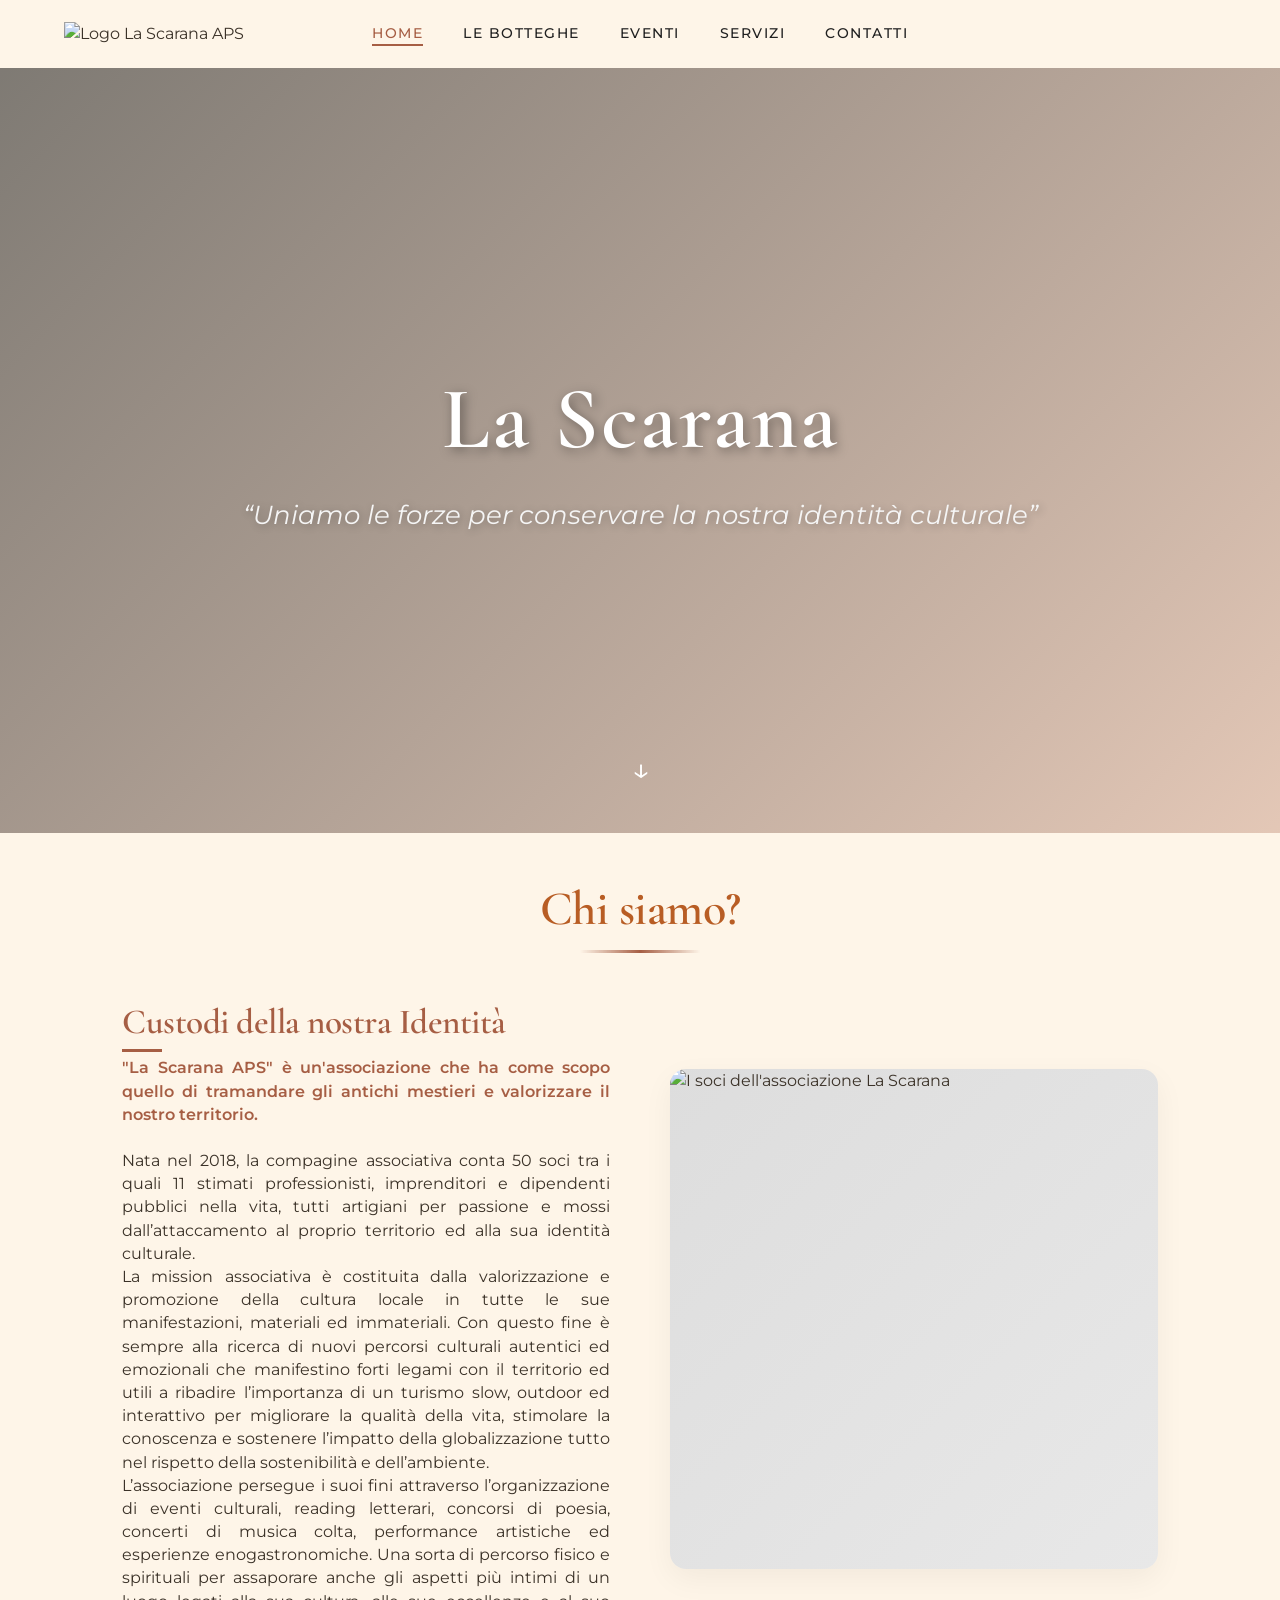
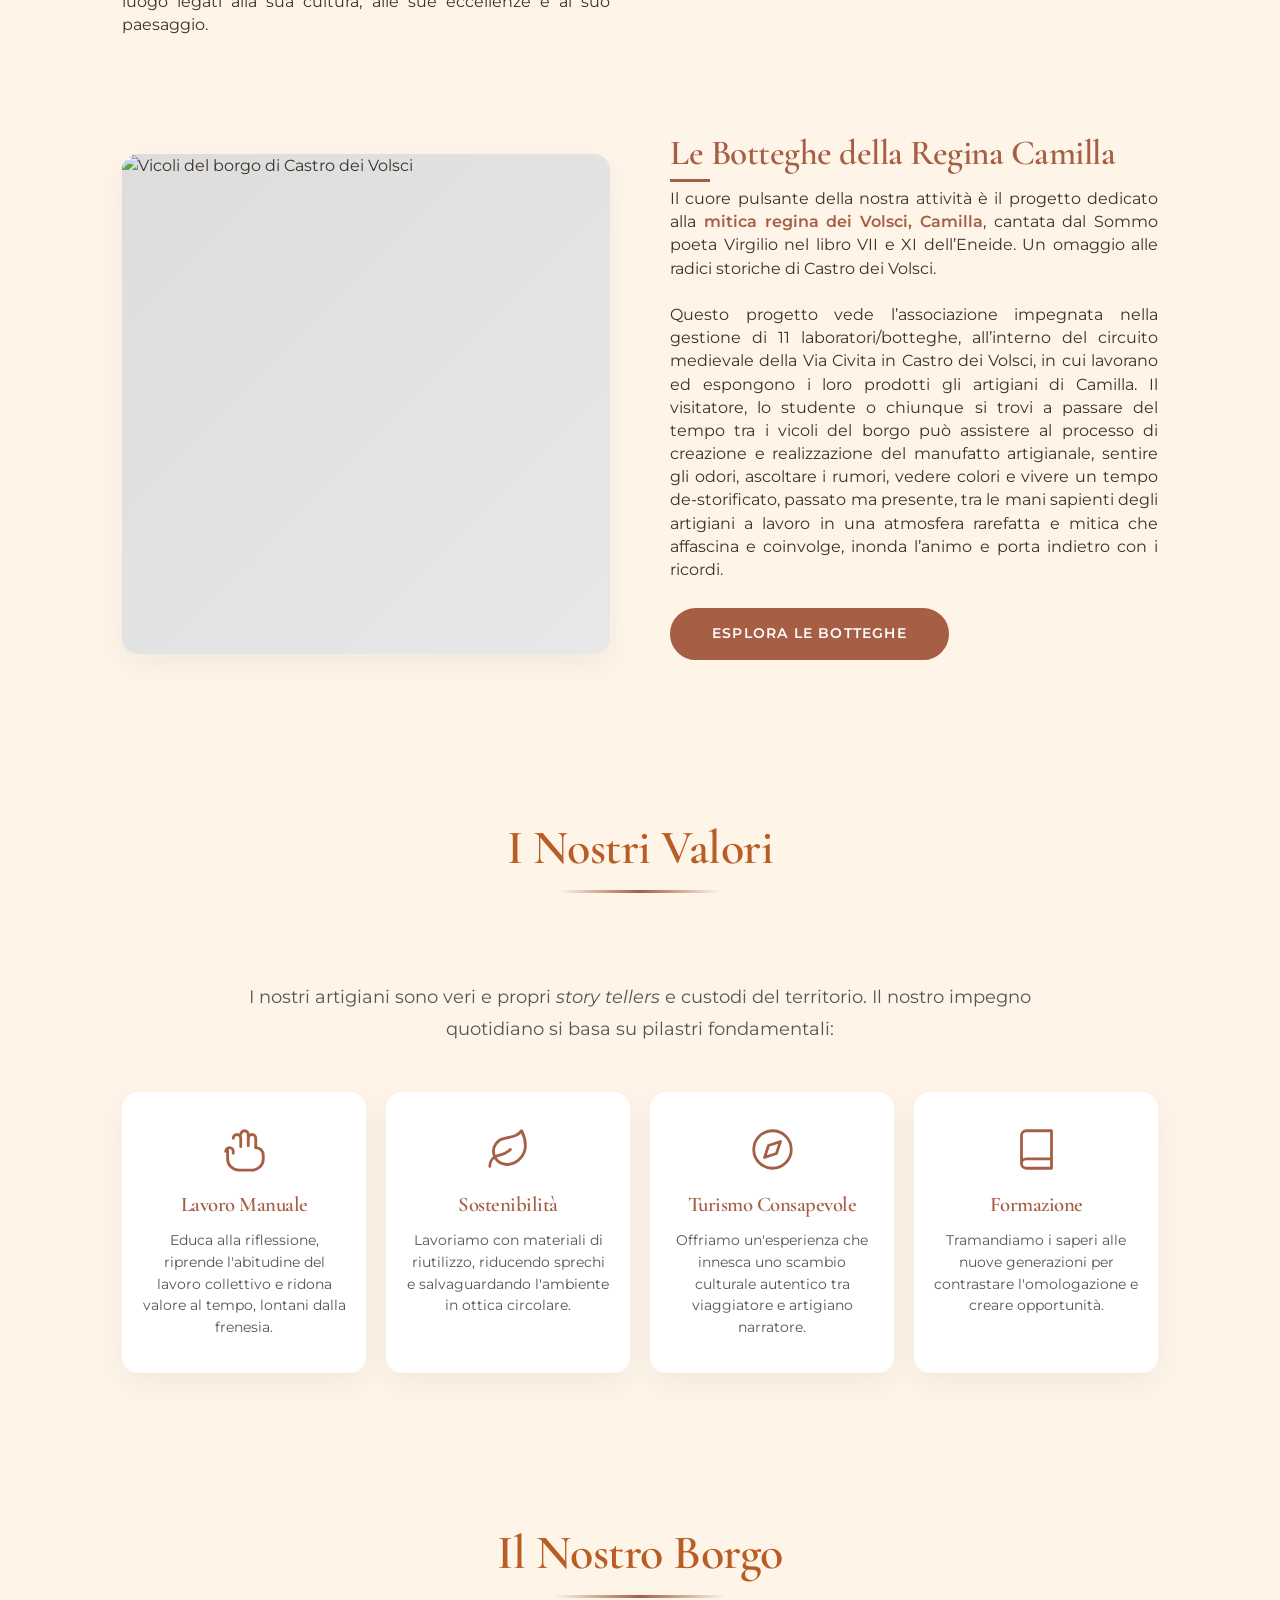
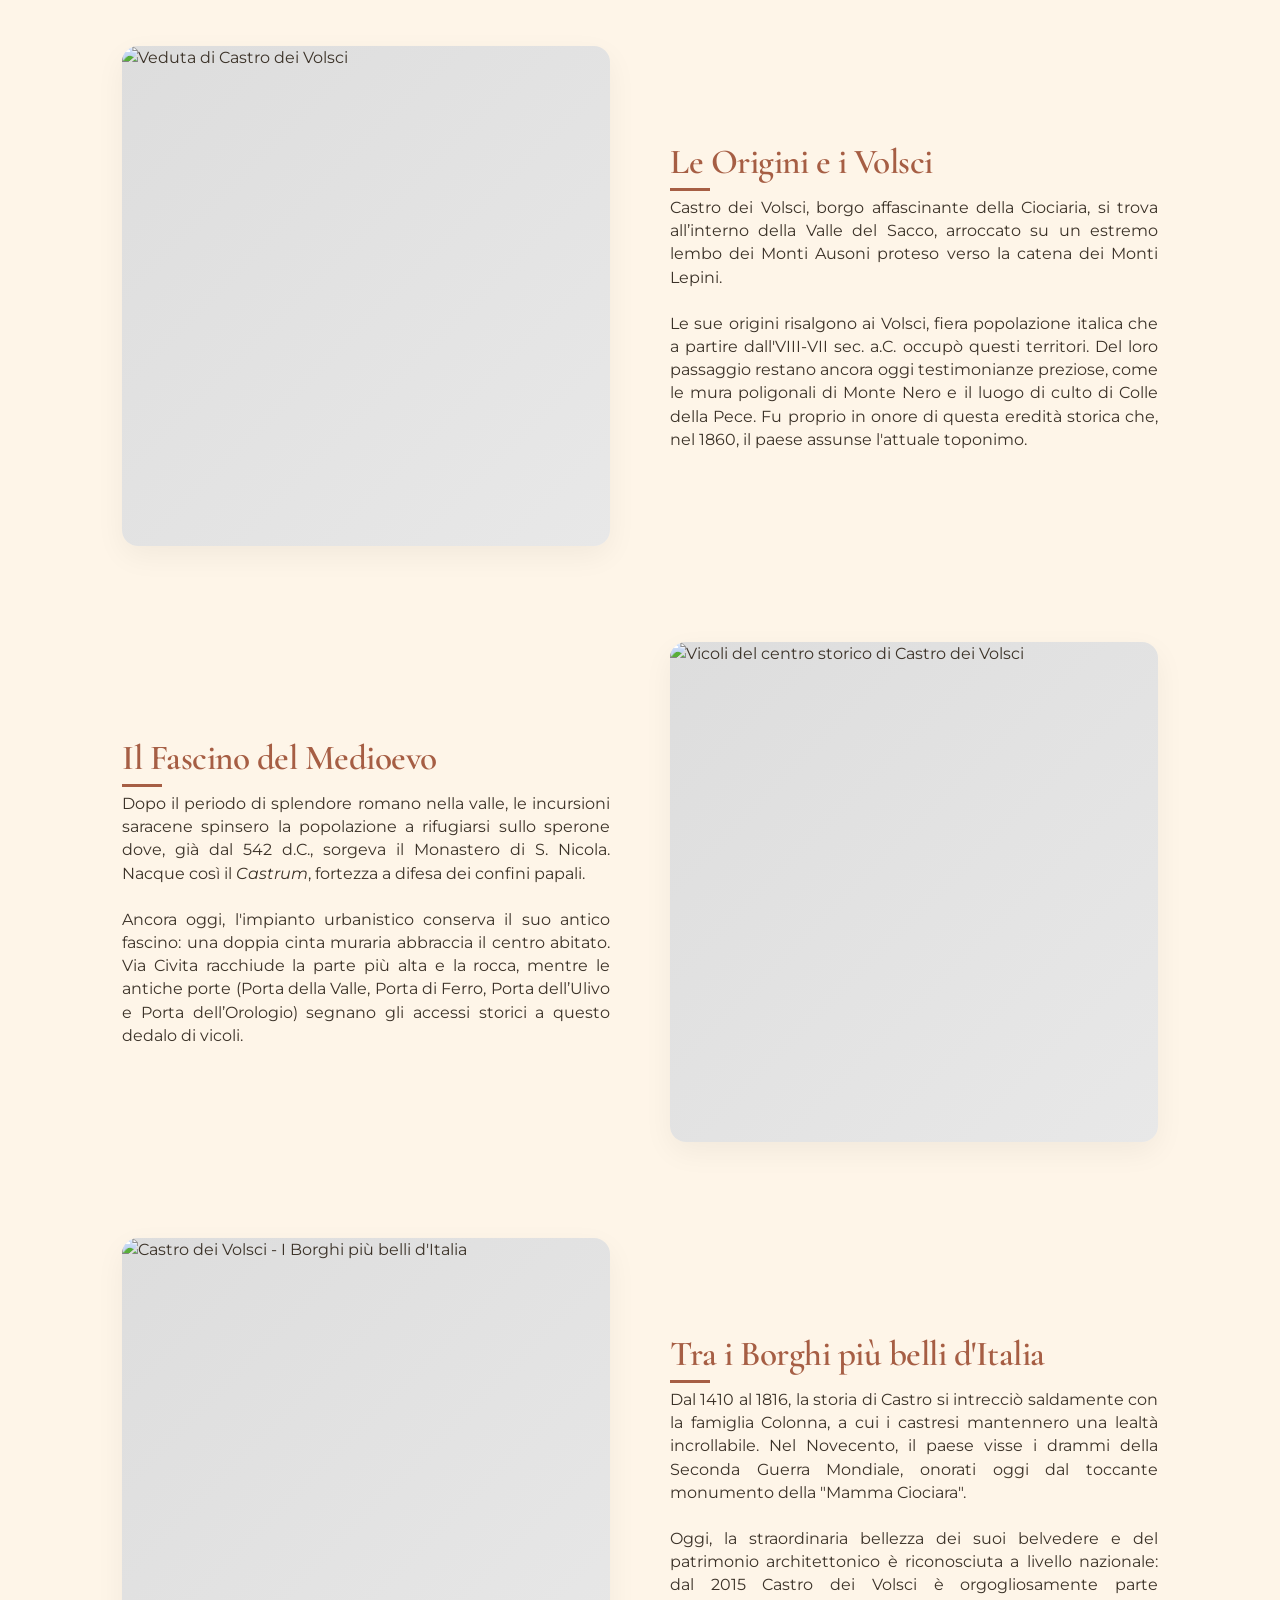
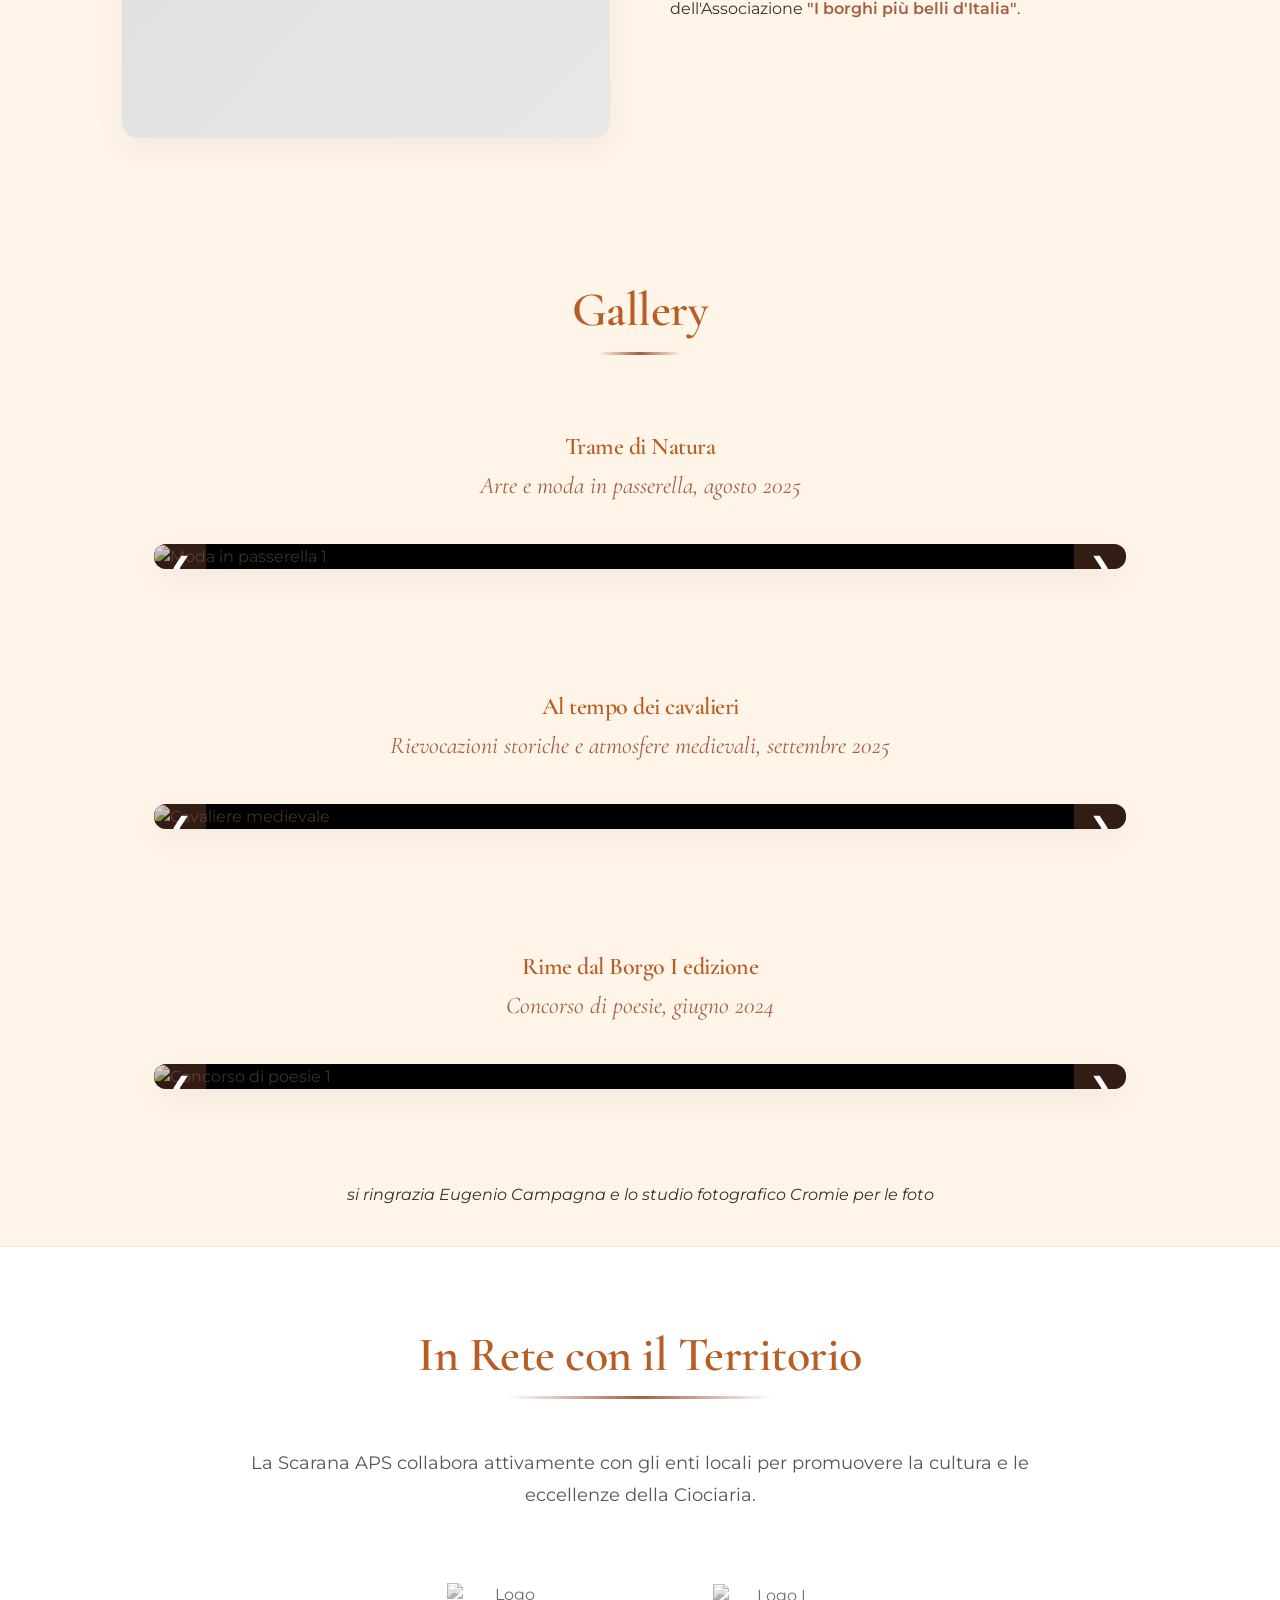
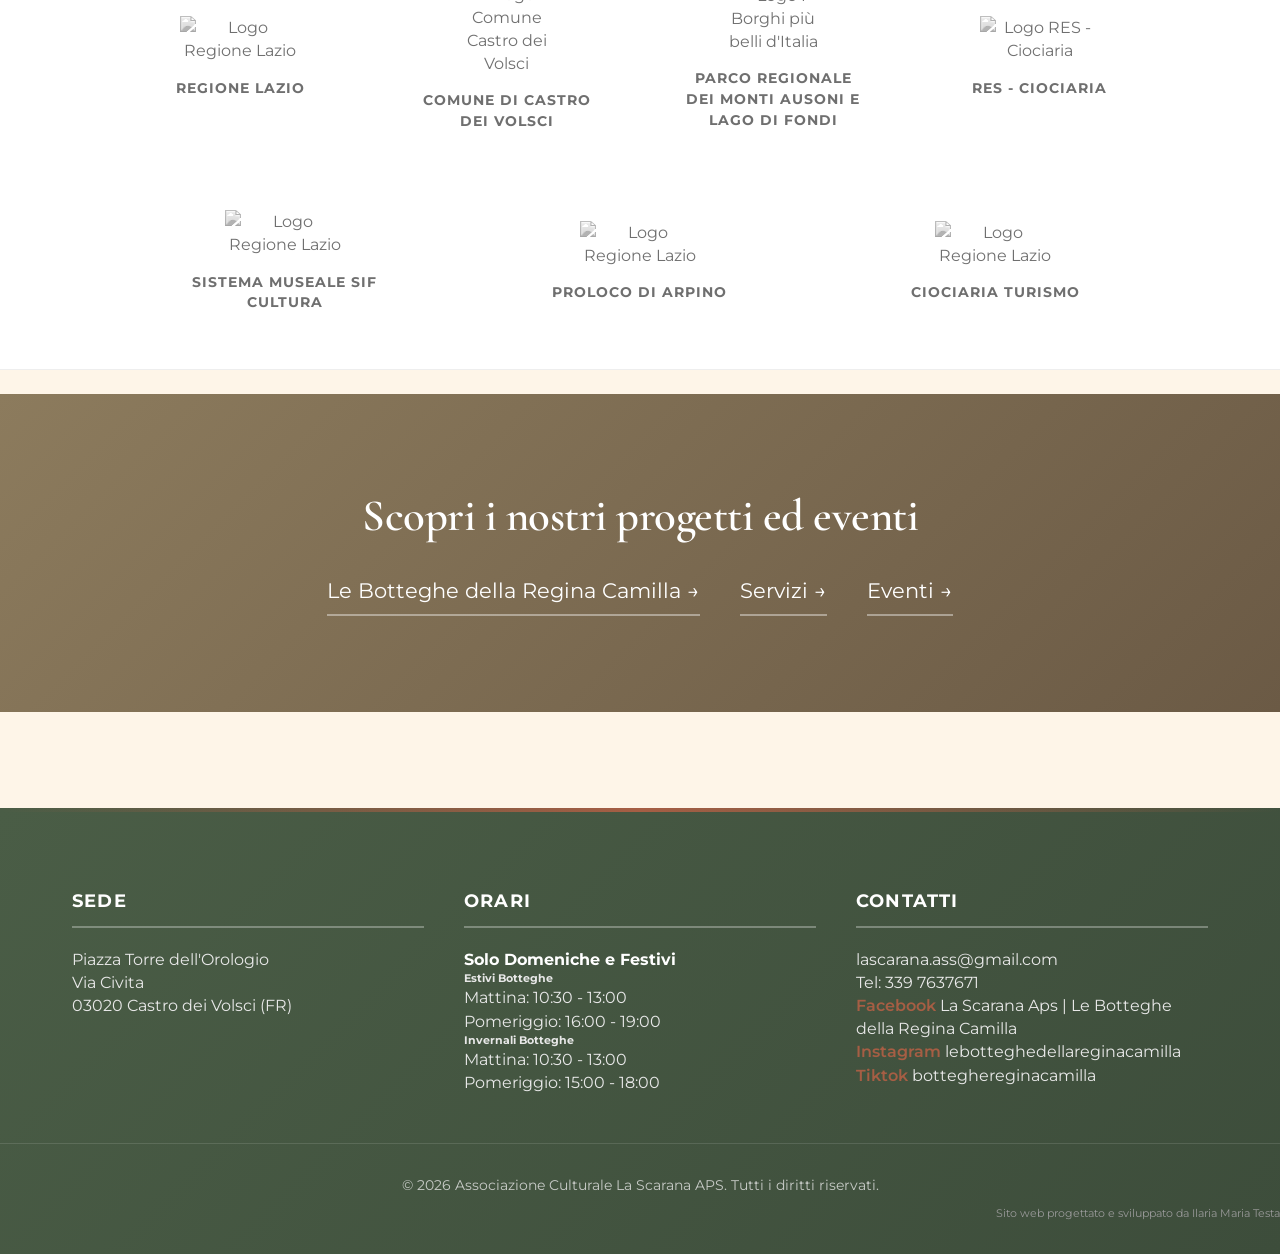
==== index.html @ a88fd154 "Add files via upload" ====
<!DOCTYPE html>
<html lang="it">
<head>
    <meta charset="UTF-8">
    <meta name="viewport" content="width=device-width, initial-scale=1.0">
    <title>La Scarana - Associazione Culturale</title>
    <link rel="preconnect" href="https://fonts.googleapis.com">
<link rel="preconnect" href="https://fonts.gstatic.com" crossorigin>
<link href="https://fonts.googleapis.com/css2?family=Cormorant+Garamond:ital,wght@0,400;0,600;0,700;1,400&family=Montserrat:wght@300;400;500;600&display=swap" rel="stylesheet">
    <link rel="stylesheet" href="style.css">
</head>
<body class="page-home">

 <header>
        <nav>
           <a href="index.html" class="site-logo">
    <img src="asset/image_123986672__1_-removebg-preview.png" alt="Logo La Scarana APS">
</a>
            <div class="hamburger" id="hamburger">
                <span class="bar"></span>
                <span class="bar"></span>
                <span class="bar"></span>
            </div>

            <ul class="nav-menu">
    <li><a href="index.html" class="active">Home</a></li>
    <li><a href="botteghe.html">Le Botteghe</a></li>
    <li><a href="eventi.html">Eventi</a></li>
    <li><a href="servizi.html">Servizi</a></li>
    <li><a href="contatti.html">Contatti</a></li>
</ul>
        </nav>
    </header>

    <section class="hero">
        <h1 style="color: White;">La Scarana</h1>
        <p class="quote">“Uniamo le forze per conservare la nostra identità culturale”</p>
    </section>

    <div class="container">
        <h2 class="section-title">Chi siamo?</h2>
        
        <div class="split-layout">
            <div class="text-box">
                <h3>Custodi della nostra Identità</h3>
                <p><strong>"La Scarana APS" è un'associazione che ha come scopo quello di tramandare gli antichi mestieri e valorizzare il nostro territorio.</strong></p>
                <br>
                <p>Nata nel 2018, la compagine associativa conta 50 soci tra i quali 11 stimati professionisti, imprenditori e dipendenti pubblici nella vita, tutti artigiani per passione e mossi dall’attaccamento al proprio territorio ed alla sua identità culturale.</p>
<p>La mission associativa è costituita dalla valorizzazione e promozione della cultura locale in tutte le sue manifestazioni, materiali ed immateriali. Con questo fine è sempre alla ricerca di nuovi percorsi culturali autentici ed emozionali che manifestino forti legami con il territorio ed utili a ribadire l’importanza di un turismo slow, outdoor ed interattivo per migliorare la qualità della vita, stimolare la conoscenza e sostenere l’impatto della globalizzazione tutto nel rispetto della sostenibilità e dell’ambiente.</p>
<p>L’associazione persegue i suoi fini attraverso l’organizzazione di eventi culturali, reading letterari, concorsi di poesia, concerti di musica colta, performance artistiche ed esperienze enogastronomiche. Una sorta di percorso fisico e spirituali per assaporare anche gli aspetti più intimi di un luogo legati alla sua cultura, alle sue eccellenze e al suo paesaggio. </p>
            </div>
            <div class="image-box">
                <img src="asset/membri-scarana.jpg" alt="I soci dell'associazione La Scarana">
            </div>
        </div>

        <div class="split-layout" style="flex-direction: row-reverse;">
            <div class="text-box">
                <h3>Le Botteghe della Regina Camilla</h3>
                <p>Il cuore pulsante della nostra attività è il progetto dedicato alla <strong>mitica regina dei Volsci, Camilla</strong>, cantata dal Sommo poeta Virgilio nel libro VII e XI dell’Eneide. Un omaggio alle radici storiche di Castro dei Volsci.</p>
                <br>
                <p>Questo progetto vede l’associazione impegnata nella gestione di 11 laboratori/botteghe, all’interno del circuito medievale della Via Civita in Castro dei Volsci, in cui lavorano ed espongono i loro prodotti gli artigiani di Camilla. Il visitatore, lo studente o chiunque si trovi a passare del tempo tra i vicoli del borgo può assistere al processo di creazione e realizzazione del manufatto artigianale, sentire gli odori, ascoltare i rumori, vedere colori e vivere un tempo de-storificato, passato ma presente, tra le mani sapienti degli artigiani a lavoro in una atmosfera rarefatta e mitica che affascina e coinvolge, inonda l’animo e porta indietro con i ricordi.</p>
             <a href="botteghe.html" class="btn">Esplora le Botteghe</a>
            </div>

            <div class="image-box">
                <img src="asset/castro03-2.webp" alt="Vicoli del borgo di Castro dei Volsci">
                
            </div>
        </div>

      <h2 class="section-title reveal">I Nostri Valori</h2>
        <p class="text-block-a reveal">I nostri artigiani sono veri e propri <em>story tellers</em> e custodi del territorio. Il nostro impegno quotidiano si basa su pilastri fondamentali:</p>
        
       <div class="valori-grid reveal">
            <div class="valore-card">
                <div class="icon">
                    <svg viewBox="0 0 24 24" fill="none" stroke="currentColor" stroke-width="1.5" stroke-linecap="round" stroke-linejoin="round"><path d="M18 11V6a2 2 0 0 0-2-2v0a2 2 0 0 0-2 2v0"></path><path d="M14 10V4a2 2 0 0 0-2-2v0a2 2 0 0 0-2 2v0"></path><path d="M10 10.5V6a2 2 0 0 0-2-2v0a2 2 0 0 0-2 2v0"></path><path d="M6 14v-1a2 2 0 0 0-2-2v0a2 2 0 0 0-2 2v0"></path><path d="M18 11a4 4 0 0 1 4 4v2a6 6 0 0 1-6 6H9a6 6 0 0 1-6-6v-5"></path></svg>
                </div>
                <h4>Lavoro Manuale</h4>
                <p>Educa alla riflessione, riprende l'abitudine del lavoro collettivo e ridona valore al tempo, lontani dalla frenesia.</p>
            </div>
            <div class="valore-card">
                <div class="icon">
                    <svg viewBox="0 0 24 24" fill="none" stroke="currentColor" stroke-width="1.5" stroke-linecap="round" stroke-linejoin="round"><path d="M11 20A7 7 0 0 1 9.8 6.1C15.5 5 17 4.48 19 2c1 2 2 4.18 2 8 0 5.5-4.78 10-10 10Z"></path><path d="M2 21c0-3 1.85-5.36 5.08-6C9.5 14.52 12 13 13 12"></path></svg>
                </div>
                <h4>Sostenibilità</h4>
                <p>Lavoriamo con materiali di riutilizzo, riducendo sprechi e salvaguardando l'ambiente in ottica circolare.</p>
            </div>
            <div class="valore-card">
                <div class="icon">
                    <svg viewBox="0 0 24 24" fill="none" stroke="currentColor" stroke-width="1.5" stroke-linecap="round" stroke-linejoin="round"><circle cx="12" cy="12" r="10"></circle><polygon points="16.24 7.76 14.12 14.12 7.76 16.24 9.88 9.88 16.24 7.76"></polygon></svg>
                </div>
                <h4>Turismo Consapevole</h4>
                <p>Offriamo un'esperienza che innesca uno scambio culturale autentico tra viaggiatore e artigiano narratore.</p>
            </div>
            <div class="valore-card">
                <div class="icon">
                    <svg viewBox="0 0 24 24" fill="none" stroke="currentColor" stroke-width="1.5" stroke-linecap="round" stroke-linejoin="round"><path d="M4 19.5v-15A2.5 2.5 0 0 1 6.5 2H20v20H6.5a2.5 2.5 0 0 1 0-5H20"></path></svg>
                </div>
                <h4>Formazione</h4>
                <p>Tramandiamo i saperi alle nuove generazioni per contrastare l'omologazione e creare opportunità.</p>
            </div>
        </div>

        <h2 class="section-title" style="margin-top: 6rem;">Il Nostro Borgo</h2>
        
        <div class="split-layout">
            <div class="image-box">
                <img src="asset/Castro-dei-Volsci-Monumento-alla-Ciociara-3.jpg" alt="Veduta di Castro dei Volsci">
            </div>
            <div class="text-box">
                <h3>Le Origini e i Volsci</h3>
                <p>Castro dei Volsci, borgo affascinante della Ciociaria, si trova all’interno della Valle del Sacco, arroccato su un estremo lembo dei Monti Ausoni proteso verso la catena dei Monti Lepini.</p>
                <br>
                <p>Le sue origini risalgono ai Volsci, fiera popolazione italica che a partire dall'VIII-VII sec. a.C. occupò questi territori. Del loro passaggio restano ancora oggi testimonianze preziose, come le mura poligonali di Monte Nero e il luogo di culto di Colle della Pece. Fu proprio in onore di questa eredità storica che, nel 1860, il paese assunse l'attuale toponimo.</p>
            </div>
        </div>

        <div class="split-layout" style="flex-direction: row-reverse;">
            <div class="image-box">
                <img src="asset/castro-dei-volsci-7.jpg" alt="Vicoli del centro storico di Castro dei Volsci">
            </div>
            <div class="text-box">
                <h3>Il Fascino del Medioevo</h3>
                <p>Dopo il periodo di splendore romano nella valle, le incursioni saracene spinsero la popolazione a rifugiarsi sullo sperone dove, già dal 542 d.C., sorgeva il Monastero di S. Nicola. Nacque così il <em>Castrum</em>, fortezza a difesa dei confini papali.</p>
                <br>
                <p>Ancora oggi, l'impianto urbanistico conserva il suo antico fascino: una doppia cinta muraria abbraccia il centro abitato. Via Civita racchiude la parte più alta e la rocca, mentre le antiche porte (Porta della Valle, Porta di Ferro, Porta dell’Ulivo e Porta dell’Orologio) segnano gli accessi storici a questo dedalo di vicoli.</p>
            </div>
        </div>

        <div class="split-layout" style="margin-bottom: 6rem;">
            <div class="image-box">
                <img src="asset/castro-dei-volsci-11.jpg" alt="Castro dei Volsci - I Borghi più belli d'Italia">
            </div>
            <div class="text-box">
                <h3>Tra i Borghi più belli d'Italia</h3>
                <p>Dal 1410 al 1816, la storia di Castro si intrecciò saldamente con la famiglia Colonna, a cui i castresi mantennero una lealtà incrollabile. Nel Novecento, il paese visse i drammi della Seconda Guerra Mondiale, onorati oggi dal toccante monumento della "Mamma Ciociara".</p>
                <br>
                <p>Oggi, la straordinaria bellezza dei suoi belvedere e del patrimonio architettonico è riconosciuta a livello nazionale: dal 2015 Castro dei Volsci è orgogliosamente parte dell'Associazione <strong>"I borghi più belli d'Italia"</strong>.</p>
                <br>
               
            </div>
        </div>

        <h2 class="section-title">Gallery</h2>
 <section class="gallery-section dark-bg"> <div class="container">
        <div class="section-title">
            <h2>Trame di Natura</h2>
            <p class="subtitle">Arte e moda in passerella, agosto 2025</p>
        </div>

        <div class="carousel-container" id="gallery-nature">
            
            <div class="carousel-slide fade">
                <img src="asset/tramedinat (1).jpg" alt="Moda in passerella 1">

        
            </div>
            
            <div class="carousel-slide fade">
                <img src="asset/tramedinat (2).jpg" alt="Moda in passerella 2">
               
            </div>
            
            <div class="carousel-slide fade">
                <img src="asset/tramedinat (3).jpg" alt="Moda in passerella 3">
                 </div>
                   <div class="carousel-slide fade">
                <img src="asset/tramedinat (4).jpg" alt="Moda in passerella 2">
            
            </div>
              <div class="carousel-slide fade">
                <img src="asset/tramedinat (5).jpg" alt="Moda in passerella 3">
                 </div>

 <div class="carousel-slide fade">
                <img src="asset/tramedinat .jpg" alt="Moda in passerella 3">
                 </div>
                   <div class="carousel-slide fade">
                <img src="asset/tramedinat (7).jpg" alt="Moda in passerella 2">
            
            </div>
            <div class="carousel-slide fade">
                <img src="asset/tramedinat (8).jpg" alt="Moda in passerella 3">
                 </div>

 <div class="carousel-slide fade">
                <img src="asset/tramedinat (9).jpg" alt="Moda in passerella 3">
                 </div>
                  

            <a class="prev" onclick="changeSlide('gallery-nature', -1)">&#10094;</a>
            <a class="next" onclick="changeSlide('gallery-nature', 1)">&#10095;</a>
        </div>
    </div>
</section>

<section class="gallery-section">
    <div class="container">
        <div class="section-title">
            <h2>Al tempo dei cavalieri</h2>
            <p class="subtitle">Rievocazioni storiche e atmosfere medievali, settembre 2025</p>
        </div>

        <div class="carousel-container" id="gallery-cavalieri">
            
            <div class="carousel-slide fade">
                <img src="asset/cava.jpg" alt="Cavaliere medievale">
               
            </div>
            
            <div class="carousel-slide fade">
                 <img src="asset/cavalieri (1).jpg" alt="Scudo e spada">
                 
            </div>
             <div class="carousel-slide fade">
                 <img src="asset/cavalieri (2).jpg" alt="Scudo e spada">
                 
            </div>
             <div class="carousel-slide fade">
                 <img src="asset/cavalieri (3).jpg" alt="Scudo e spada">
                 
            </div>

               <div class="carousel-slide fade">
                 <img src="asset/cavalieri (4).jpg" alt="Scudo e spada">
                 
            </div>

            <div class="carousel-slide fade">
                 <img src="asset/cavalieri (5).jpg" alt="Scudo e spada">
                 
            </div>
             <div class="carousel-slide fade">
                 <img src="asset/cavalieri (6).jpg" alt="Scudo e spada">
                 
            </div>

               <div class="carousel-slide fade">
                 <img src="asset/cavalieri (7).jpg" alt="Scudo e spada">
                 
            </div>
             <div class="carousel-slide fade">
                 <img src="asset/cavalieri (8) .jpg" alt="Scudo e spada">
                 
            </div>
             <div class="carousel-slide fade">
                 <img src="asset/cavallieri (9) .jpg" alt="Scudo e spada">
                 
            </div>
               <div class="carousel-slide fade">
                 <img src="asset/cavalieri (10).jpg" alt="Scudo e spada">
                 
            </div>
            

            <a class="prev" onclick="changeSlide('gallery-cavalieri', -1)">&#10094;</a>
            <a class="next" onclick="changeSlide('gallery-cavalieri', 1)">&#10095;</a>
        </div>
    </div>
</section>
<section class="gallery-section">
    <div class="container">
        <div class="section-title">
            <h2>Rime dal Borgo I edizione</h2>
            <p class="subtitle">Concorso di poesie, giugno 2024</p>
        </div>

        <div class="carousel-container" id="gallery-rime">
            
            <div class="carousel-slide fade">
                <img src="asset/rime-(1).jpg" alt="Concorso di poesie 1">
               
            </div>
            <div class="carousel-slide fade">
                <img src="asset/rime.jpg" alt="Concorso di poesie 1">
               
            </div>
            
        
             <div class="carousel-slide fade">
                 <img src="asset/rime-(3).jpg" alt="Concorso di poesie 3">
                 
            </div>
             <div class="carousel-slide fade">
                 <img src="asset/rimee.jpg" alt="Concorso di poesie 3">
                 
            </div>
             <div class="carousel-slide fade">
                 <img src="asset/rime-(4).jpg" alt="Concorso di poesie 4">
                 
            </div>

              <div class="carousel-slide fade">
                 <img src="asset/rime-(5).jpg" alt="Concorso di poesie 4">
                 
            </div>

              <div class="carousel-slide fade">
                 <img src="asset/rime-(6).jpg" alt="Concorso di poesie 4">
                 
            </div>
             <div class="carousel-slide fade">
                 <img src="asset/480994432_1334993784508183_6632382699364505969_n.jpg" alt="Concorso di poesie 4">
                 
            </div>


            <a class="prev" onclick="changeSlide('gallery-rime', -1)">&#10094;</a>
            <a class="next" onclick="changeSlide('gallery-rime', 1)">&#10095;</a>
        </div>
    </div>
</div>
</section>
<div id="ringraziamento">
    <p>si ringrazia Eugenio Campagna e lo studio fotografico Cromie per le foto</p>
</div>

    <section class="enti-soci-section reveal">
    <div class="container">
        <h2 class="section-title">In Rete con il Territorio</h2>
        <p class="text-block-a">La Scarana APS collabora attivamente con gli enti locali per promuovere la cultura e le eccellenze della Ciociaria.</p>
        
        <div class="enti-grid">
            <div class="ente-card">
                <img src="asset/logo-REGIONE-LAZIO.png" alt="Logo Regione Lazio">
                <h5>Regione Lazio</h5>
            </div>

            <div class="ente-card">
                <img src="asset/asset/Castro_dei_Volsci-Stemma.png" alt="Logo Comune Castro dei Volsci">
                <h5>Comune di Castro dei Volsci</h5>
            </div>

            <div class="ente-card">
                <img src="asset/logo_parco_ausoni_e_lago_di_fondi_nuovo.jpg" alt="Logo I Borghi più belli d'Italia">
                <h5>Parco Regionale dei Monti Ausoni e Lago di Fondi</h5>
            </div>

            <div class="ente-card">
                <img src="asset/277761005_457200779531223_8153907806819556916_n.png" alt="Logo RES - Ciociaria">
                <h5>RES - Ciociaria</h5>
            </div>

            <div class="ente-card">
                <img src="asset/images.png" alt="Logo Regione Lazio">
                <h5>Sistema museale Sif Cultura</h5>
            </div>

            <div class="ente-card">
                <img src="asset/337127423_224415383410335_1156459125600021435_n.jpg" alt="Logo Regione Lazio">
                <h5>ProLoco di Arpino</h5>
            </div>

              <div class="ente-card">
                <img src="asset/327457924_839968520403367_4871970555789169630_n.png" alt="Logo Regione Lazio">
                <h5>Ciociaria Turismo
            </div>
        </div>
    </div>
</section>



    <section class="cta-section">
        <h2>Scopri i nostri progetti ed eventi</h2>
        <div class="cta-links">
            <a href="botteghe.html">Le Botteghe della Regina Camilla → </a>
             <a href="servizi.html">Servizi →</a>
            <a href="eventi.html">Eventi →</a>
        </div>
    </section>


   <footer>
    <div class="footer-content">
       
        
        <div class="footer-col">
            <h5>Sede</h5>
            <p>Piazza Torre dell'Orologio<br>Via Civita<br>03020 Castro dei Volsci (FR)</p>
        </div>
        
        <div class="footer-col">
            <h5>Orari</h5>
            <h7>Solo Domeniche e Festivi</h7>
            <h6>Estivi Botteghe</h6>
            <p>Mattina: 10:30 - 13:00<br>Pomeriggio: 16:00 - 19:00</p>
            <h6>Invernali Botteghe</h6>
            <p>Mattina: 10:30 - 13:00<br>Pomeriggio: 15:00 - 18:00</p>
        </div>
        
        <div class="footer-col" id="contatti">
            <h5>Contatti</h5>
            <p>
                <a href="mailto:lascarana.ass@gmail.com">lascarana.ass@gmail.com</a><br>
                Tel: 339 7637671
            </p>
            <div class="social-links">
                <a href="https://www.facebook.com/LaScaranaAPS" target="_blank" rel="noopener noreferrer">Facebook</a> La Scarana Aps | Le Botteghe della Regina Camilla
                <p><a href="https://www.instagram.com/lebotteghedellareginacamilla" target="_blank" rel="noopener noreferrer">Instagram</a> lebotteghedellareginacamilla </p>
                <a href="https://www.tiktok.com/@botteghereginacamilla" target="_blank" rel="noopener noreferrer">Tiktok</a> botteghereginacamilla
            </div>
        </div>
    </div>
    
    <div class="copyright">
        &copy; 2026 Associazione Culturale La Scarana APS. Tutti i diritti riservati.
    </div>

     <div class="designer">
        Sito web progettato e sviluppato da Ilaria Maria Testa

</footer>

<script src="script.js"></script>
</body>
</html>
---- style.css ----
* {
    box-sizing: border-box;
    margin: 0;
    padding: 0;
}

:root {
    --bg-color: #fef5e8;
    --text-color: #3B3228;
    --accent-color: #A65E44;
    --accent-hover: #8A4B35;
    --footer-bg: #4A5D46;
    --footer-text: #E8E8E8;
    --white: #ffffff;
    --shadow-soft: 0 10px 30px rgba(0,0,0,0.05);
    --shadow-hover: 0 20px 40px rgba(166, 94, 68, 0.15);
}

html {
    scroll-behavior: smooth;
}

body {
    font-family: 'Montserrat', sans-serif;
    background-color: var(--bg-color);
    color: var(--text-color);
    line-height: 1.45;
    overflow-x: hidden;
}

a {
    text-decoration: none;
    color: inherit;
    transition: all 0.3s ease;
}

ul {
    list-style: none;
}

/* --- TITOLI --- */
h1, h2, h3, h4 {
    font-family: 'Cormorant Garamond', serif;
    font-weight: 600;
    color: #241c15;
    margin-bottom: 1rem;
    letter-spacing: -0.5px;
    color: #b85d24;
    line-height: 1.2;
}


h1 { font-size: 4rem; }

h2.section-title {
    font-size: 3rem;
    text-align: center;
    position: relative;
    display: inline-block;
    padding-bottom: 15px;
    margin-top: 3rem;
    margin-bottom: 3rem;
    left: 50%;
    transform: translateX(-50%);
}

h2.section-title::after {
    content: '';
    position: absolute;
    bottom: 0;
    left: 50%;
    transform: translateX(-50%);
    width: 60%;
    height: 3px;
    background: linear-gradient(90deg, transparent, var(--accent-color), transparent);
    animation: expandLine 1.2s cubic-bezier(0.4, 0, 0.2, 1) forwards;
}

@keyframes expandLine {
    from { width: 0%; opacity: 0; }
    to { width: 60%; opacity: 1; }
}

/* --- HEADER & NAVIGAZIONE --- */
header {
    padding: 1.5rem 5%;
    background-color: rgba(249, 245, 239, 0.95);
    -webkit-backdrop-filter: blur(10px);
    backdrop-filter: blur(10px);
    position: sticky;
    top: 0;
    z-index: 1000;
    box-shadow: 0 2px 20px rgba(0,0,0,0.08);
    transition: all 0.4s ease;
}

header:hover {
    box-shadow: 0 4px 25px rgba(0,0,0,0.12);
}

nav ul {
    display: flex;
    justify-content: center;
    gap: 40px;
    text-transform: uppercase;
    font-size: 0.85rem;
    letter-spacing: 1.5px;
    font-weight: 500;
}

nav ul li { position: relative; }

nav ul li a {
    position: relative;
    padding: 5px 0;
}

nav ul li a::after {
    content: '';
    position: absolute;
    bottom: 0;
    left: 0;
    width: 0;
    height: 2px;
    background-color: var(--accent-color);
    transition: width 0.3s ease;
}

nav ul li a:hover::after { width: 100%; }
nav ul li a:hover { color: var(--accent-color); }

/* --- HEADER DINAMICO (JS) --- */
/* Forza la trasparenza all'inizio sulla Home Page */
.page-home header:not(.scrolled) {
    background-color: transparent !important;
    box-shadow: none !important;
    -webkit-backdrop-filter: none !important;
    backdrop-filter: none !important;
}

.page-home header:not(.scrolled) nav ul li a {
    color: #212121;
    
}

/* Quando si scorre verso il basso (JS aggiunge la classe .scrolled) */
.page-home header.scrolled {
    background-color: rgba(249, 245, 239, 0.95);
    -webkit-backdrop-filter: blur(10px);
    backdrop-filter: blur(10px);
    box-shadow: 0 2px 20px rgba(0,0,0,0.08);
}

.page-home header.scrolled nav ul li a {
    color: var(--text-color);
    text-shadow: none;
}

.page-home header.scrolled nav ul li a:hover {
    color: var(--accent-color);
}

/* --- HERO SECTION CON ANIMAZIONI --- */
.hero {
    position: relative;
    height: 85vh;
    min-height: 600px;
    display: flex;
    justify-content: center;
    align-items: center;
    text-align: center;
    flex-direction: column;
    background-image: url('asset/borgo-di-Castro-dei-Volsci.webp'); 
    background-size: cover;
    background-position: center;
    background-attachment: fixed;
    color: #ffffff;
    padding: 0 20px;
    overflow: hidden;
}

.hero::before {
    content: '';
    position: absolute;
    top: 0; left: 0; right: 0; bottom: 0;
    background: linear-gradient(135deg, rgba(0, 0, 0, 0.5), rgba(166, 94, 68, 0.3));
    z-index: 1;
}

.hero h1, .hero .quote {
    position: relative;
    z-index: 2;
    opacity: 0; /* Partono invisibili per l'animazione */
}

.hero h1 {
    font-size: 5.5rem;
    text-shadow: 3px 3px 12px rgba(0,0,0,0.4);
    margin-bottom: 1.5rem;
    letter-spacing: 2px;
    animation: textFadeInUp 1s cubic-bezier(0.4, 0, 0.2, 1) forwards;
}

.hero .quote {
    font-size: 1.6rem;
    font-style: italic;
    color: #f5f5f5;
    max-width: 800px;
    text-shadow: 2px 2px 8px rgba(0,0,0,0.3);
    animation: textFadeInUp 1s cubic-bezier(0.4, 0, 0.2, 1) 0.6s forwards; /* Ritardo di 0.6s */
}

@keyframes textFadeInUp {
    from { opacity: 0; transform: translateY(30px); }
    to { opacity: 1; transform: translateY(0); }
}

.hero::after {
    content: '↓';
    position: absolute;
    bottom: 40px;
    left: 50%;
    transform: translateX(-50%);
    font-size: 2rem;
    color: white;
    z-index: 2;
    animation: bounce 2s infinite;
}

@keyframes bounce {
    0%, 100% { transform: translateX(-50%) translateY(0); }
    50% { transform: translateX(-50%) translateY(10px); }
}

/* --- ANIMAZIONI ALLO SCROLL --- */
.reveal {
    opacity: 0;
    transform: translateY(40px);
    transition: all 0.8s cubic-bezier(0.4, 0, 0.2, 1);
}
.reveal.active {
    opacity: 1;
    
}

/* --- TESTI & PARAGRAFI --- */
.container { max-width: 1100px; margin: 0 auto; padding: 0 2rem; }

.text-block, .text-block-a {
    max-width: 860px;
    margin: 0 auto 3rem auto;
    font-size: 1.1rem;
    color: #555;
    line-height: 1.8;
}
.text-block { margin-left: 0; text-align: left; }
.text-block-a { text-align: center; }


p strong {
    color: var(--accent-color);
    font-weight: 600;
}

/* --- SPLIT LAYOUT --- */
.split-layout {
    display: flex;
    gap: 60px;
    margin-bottom: 6rem;
    align-items: center;
}

.split-layout .image-box {
    flex: 1;
    height: 500px;
    background: linear-gradient(135deg, #ddd, #e8e8e8);
    border-radius: 16px;
    overflow: hidden;
    box-shadow: var(--shadow-soft);
    transition: all 0.4s ease;
}

.split-layout .image-box:hover {
    transform: translateY(-8px);
    box-shadow: var(--shadow-hover);
}

.split-layout .image-box img {
    width: 100%;
    height: 100%;
    object-fit: cover;
    transition: transform 0.6s ease;
}

.split-layout:hover .image-box img { transform: scale(1.05); }

.split-layout .text-box { flex: 1; }
.split-layout .text-box p { text-align: justify; text-justify: inter-word; }

/* Animazione dinamica per i titoletti H3 */
.split-layout h3 {
    font-size: 2.2rem;       /* Ridotto leggermente da 2.4rem se vuoi i titoli più piccoli */
    margin-bottom: 0.8rem;   /* Ridotto da 1.2rem per avvicinare la data/testo sottostante */
    color: var(--accent-color);
    position: relative;
    display: inline-block;
}

.split-layout h3::after {
    content: '';
    position: absolute;
    bottom: -8px;
    left: 0;
    width: 40px;
    height: 3px;
    background-color: var(--accent-color);
    transition: width 0.4s cubic-bezier(0.4, 0, 0.2, 1);
}

.split-layout:hover h3::after {
    width: 100%; 
}

/* --- GRID CARD: I NOSTRI VALORI --- */

.valori-grid {
    display: grid;
    grid-template-columns: repeat(4, 1fr); 
    gap: 20px; 
    margin-bottom: 6rem;
}

.valore-card {
    background: #ffffff;
    padding: 35px 20px;
    border-radius: 16px;
    box-shadow: var(--shadow-soft);
    text-align: center;
    transition: all 0.4s cubic-bezier(0.4, 0, 0.2, 1);
    position: relative;
    overflow: hidden;
    z-index: 1;
}

.valore-card::before {
    content: '';
    position: absolute;
    bottom: 0; left: 0; width: 100%; height: 0;
    background: var(--accent-color);
    transition: all 0.4s ease;
    z-index: -1;
}

.valore-card:hover { transform: translateY(-10px); box-shadow: var(--shadow-hover); }
.valore-card:hover::before { height: 100%; }
.valore-card:hover h4, .valore-card:hover p { color: #ffffff; }


.valore-card .icon svg { 
    width: 45px; 
    height: 45px; 
    color: var(--accent-color); 
    margin-bottom: 15px; 
    transition: all 0.4s ease; 
}
.valore-card:hover .icon svg { 
    transform: scale(1.15) rotate(5deg); 
    color: #ffffff;
}

.valore-card h4 { font-size: 1.3rem; color: var(--accent-color); margin-bottom: 12px; transition: color 0.4s ease; }
.valore-card p { font-size: 0.9rem; color: #555; transition: color 0.4s ease; line-height: 1.5; }

/* --- IMPOSTAZIONI LOGO E NAVIGAZIONE (DESKTOP) --- */
nav {
    display: flex;
    justify-content: center; /* Centra perfettamente le voci del menu */
    align-items: center;
    position: relative; /* Serve per ancorare il logo a sinistra */
    width: 100%;
}

.site-logo {
    position: absolute; /* Sgancia il logo dal menu */
    left: 0; /* Lo blocca tutto a sinistra */
    display: flex;
    align-items: center;
    z-index: 10;
}

.site-logo img {
    max-height: 65px; /* Modifica questo valore per ingrandire/rimpicciolire il logo */
    width: auto;
    transition: all 0.4s ease;
    display: block;
}

.site-logo:hover img {
    transform: scale(1.05);
}



nav ul li a.active {
    color: var(--accent-color) !important;
}

nav ul li a.active::after {
    width: 100%;
}

/* --- REGOLAZIONI PER IL MOBILE --- */
@media screen and (max-width: 768px) {
    nav {
        justify-content: space-between; /* Su smartphone torniamo ad avere logo a sx e hamburger a dx */
    }
    .site-logo {
        position: static; /* Riporta il logo nel flusso normale */
    }
    .site-logo img {
        max-height: 50px; /* Logo leggermente più piccolo sugli smartphone */
    }
    .mobile-logo {
        display: none !important; /* Rimuove la vecchia scritta testuale */
    }
}
/* --- MENU TESTUALE BOTTEGHE (Animato) --- */
.botteghe-nav {
    display: grid;
    grid-template-columns: repeat(auto-fit, minmax(300px, 1fr));
    gap: 25px;
    margin: 3rem 0 5rem 0;
}

.botteghe-nav li a {
    display: flex;
    justify-content: space-between;
    align-items: center;
    padding: 25px 30px;
    background-color: #ffffff; 
    font-family: 'Cormorant Garamond', serif;
    font-weight: 600;
    font-size: 1.4rem;
    color: var(--text-color);
    border-radius: 16px;
    box-shadow: 0 5px 20px rgba(0,0,0,0.05);
    transition: all 0.4s cubic-bezier(0.4, 0, 0.2, 1);
    position: relative;
    overflow: hidden;
    border: 1px solid #eee;
    border-left-width: 10px;
}
h7 {
    font-size: 1 rem;
    font-weight: bold;
    color: white;
    display: block;
}
/* 1. Corallo Vivace */
.botteghe-nav li:nth-child(5n+1) a { border-left-color: #F26D6D; }
.botteghe-nav li:nth-child(5n+1) a:hover { background-color: #F26D6D; color: white; border-color: #F26D6D; }

/* 2. Azzurro Cielo */
.botteghe-nav li:nth-child(5n+2) a { border-left-color: #55B4D4; }
.botteghe-nav li:nth-child(5n+2) a:hover { background-color: #55B4D4; color: white; border-color: #55B4D4; }

/* 3. Arancio Solare (Sabbia/Albicocca) */
.botteghe-nav li:nth-child(5n+3) a { border-left-color: #F4A259; }
.botteghe-nav li:nth-child(5n+3) a:hover { background-color: #F4A259; color: white; border-color: #F4A259; }

/* 4. Lilla Brillante */
.botteghe-nav li:nth-child(5n+4) a { border-left-color: #B288C0; }
.botteghe-nav li:nth-child(5n+4) a:hover { background-color: #B288C0; color: white; border-color: #B288C0; }

/* 5. Verde Menta Fresco */
.botteghe-nav li:nth-child(5n+5) a { border-left-color: #69C99E; }
.botteghe-nav li:nth-child(5n+5) a:hover { background-color: #69C99E; color: white; border-color: #69C99E; }

.botteghe-nav li a::before {
    content: '';
    position: absolute;
    top: 0; left: -100%; width: 100%; height: 100%;
    background: linear-gradient(90deg, transparent, rgba(166, 94, 68, 0.1), transparent);
    transition: left 0.5s ease;
}

.botteghe-nav li a:hover::before { left: 100%; }
.botteghe-nav li a:hover {
    background-color: var(--accent-color);
    color: white;
    transform: translateY(-6px) scale(1.02);
    box-shadow: 0 15px 35px rgba(166, 94, 68, 0.35);
    border-color: var(--accent-color);
}
.botteghe-nav li a span { transition: transform 0.3s ease; }
.botteghe-nav li a:hover span { transform: translateX(5px); }
/* =========================================
   AGGIORNAMENTI PAGINA BOTTEGHE
   ========================================= */

/* 1. Ingrandisce le foto e mantiene le proporzioni */
.bottega-section.split-layout .image-box {
    height: 600px !important; 
    border-radius: 12px;
    overflow: hidden;
}

.bottega-section.split-layout .carousel-slide img,
.bottega-section.split-layout .carousel-slide video {
    width: 100% !important;
    height: 100% !important;
    object-fit: cover !important; /* Assicura che la foto riempia la cornice senza schiacciarsi */
}

/* 2. Sottotitoli delle botteghe più grandi e in corsivo (italic) */
h4.bottega-sub {
    font-size: 1.4rem; /* Testo più grande */
    font-style: italic; /* Corsivo */
    font-family: 'Cormorant Garamond', serif;
    font-weight: 800;
    color: var(--accent-color);
    margin-bottom: 1.5rem;
}

/* 3. Adattamento per Smartphone (evita foto giganti sui piccoli schermi) */
@media screen and (max-width: 768px) {
    .bottega-section.split-layout .image-box {
        height: 400px !important; 
    }
    h4.bottega-sub {
        font-size: 1.5rem; /* Ridimensiona il sottotitolo per il mobile */
    }
}

/* --- TESTO ESPANDIBILE --- */
.text-collapsed {
    max-height: 580px;
    overflow: hidden;
    position: relative;
    transition: max-height 0.5s ease-out;
}
.text-collapsed::after {
    content: '';
    position: absolute;
    bottom: 0; left: 0; width: 100%; height: 80px;
    background: linear-gradient(to bottom, rgba(249, 245, 239, 0), rgba(249, 245, 239, 1)); 
    pointer-events: none;
}
.text-expanded { max-height: 2000px; transition: max-height 0.5s ease-in; }

.read-more-btn {
    display: flex;
    width: fit-content;
    align-items: center;
    gap: 8px;
    background: none;
    border: none;
    color: var(--accent-color);
    font-weight: 600;
    font-size: 0.95rem;
    cursor: pointer;
    padding: 10px 0;
    margin-top: 15px;
    transition: color 0.3s ease;
}
.read-more-btn:hover { color: var(--accent-hover); }
.read-more-btn svg { width: 16px; height: 16px; transition: transform 0.3s ease; }
.read-more-btn.active svg { transform: rotate(180deg); }

/* --- BOTTONI E LINK --- */
.btn {
    display: inline-block;
    background-color: var(--accent-color);
    color: var(--white);
    border: 2px solid var(--accent-color);
    text-transform: uppercase;
    letter-spacing: 1.2px;
    font-size: 0.85rem;
    font-weight: 600;
    padding: 14px 40px;
    border-radius: 50px;
    cursor: pointer;
    transition: all 0.4s cubic-bezier(0.4, 0, 0.2, 1);
    margin-right: 10px;
    margin-bottom: 10px;
    position: relative;
    overflow: hidden;
    margin-top: 2em;
}

.btn::before {
    content: '';
    position: absolute;
    top: 50%; left: 50%; width: 0; height: 0;
    border-radius: 50%;
    background-color: rgba(255, 255, 255, 0.2);
    transform: translate(-50%, -50%);
    transition: width 0.5s, height 0.5s;
}

.btn:hover::before { width: 300px; height: 300px; }
.btn:hover {
    background-color: var(--accent-hover);
    border-color: var(--accent-hover);
    transform: translateY(-3px);
    box-shadow: 0 10px 25px rgba(166, 94, 68, 0.4);
}

/* --- GALLERIE (CAROUSEL) --- */
.gallery-section { padding: 30px 0; margin-bottom: 4rem; }
.gallery-section .section-title h2 { margin-bottom: 0.5rem; text-align: center; }
.subtitle {
    font-family: 'Cormorant Garamond', serif;
    font-style: italic;
    font-size: 1.5rem;
    color: var(--accent-color);
    text-align: center;
    margin-bottom: 40px;
    display: block;
}

.carousel-container {
    position: relative;
    max-width: 1000px;
    margin: 0 auto;
    border-radius: 12px;
    overflow: hidden;
    box-shadow: var(--shadow-soft);
    background: #000;
}
.carousel-container:hover { box-shadow: var(--shadow-hover); }
.carousel-slide { display: none; position: relative; }
.carousel-slide:first-child { display: block; }
.carousel-slide img { width: 100%; height: 700px; object-fit: cover; vertical-align: middle; }

.prev, .next {
    cursor: pointer; position: absolute; top: 50%; width: auto; padding: 16px;
    margin-top: -22px; color: white; font-weight: bold; font-size: 24px;
    transition: 0.3s ease; border-radius: 0 3px 3px 0;
    background-color: rgba(166, 94, 68, 0.3);
}
.next { right: 0; border-radius: 3px 0 0 3px; }
.prev:hover, .next:hover { background-color: var(--accent-color); }
.fade { animation: fade 1s; }
@keyframes fade { from {opacity: .4} to {opacity: 1} }

.gallery-placeholder {
    width: 100%;
    background: linear-gradient(135deg, #e0e0e0, #f5f5f5);
    border-radius: 12px;
    display: flex;
    align-items: center;
    justify-content: center;
    min-height: 300px;
}
#ringraziamento{
    text-align: center;
    font-style: italic;
}
/* --- SEZIONE ENTI E PARTNER --- */
.enti-soci-section {
    padding: 2rem 0;
    background-color: #fff; /* Sfondo bianco per far risaltare i loghi */
    border-top: 1px solid #eee;
    border-bottom: 1px solid #eee;
}
/* =========================================
   5. GALLERIA EVENTI NEL MODAL
   ========================================= */
.event-showcase {
    display: flex;
    flex-direction: row;
    gap: 60px;
    margin-top: 40px;
}

.event-entry {
    display: flex;
    align-items: center;
    gap: 40px;
}

.entry-reverse { flex-direction: row-reverse; }

.event-info { flex: 1; }

.event-info h3 {
    font-size: 2.2rem;
    color: var(--accent-color);
    margin-bottom: 5px;
}

.event-title-sub {
    font-style: italic;
    color: var(--text-color);
    margin-bottom: 10px;
}

.event-date {
    font-family: 'Montserrat', sans-serif;
    font-size: 0.9rem;
    font-weight: 600;
    text-transform: uppercase;
    color: #666;
    letter-spacing: 1px;
    margin-bottom: 15px;
    display: inline-block;
    padding-bottom: 5px;
    border-bottom: 1px solid #ccc;
}

/* Modifiche per la dimensione fissa delle foto */
.event-gallery, .gallery-3-cols {
    flex: 1;
    display: flex;
    flex-wrap: wrap; /* Permette di andare a capo se lo schermo è piccolo */
    gap: 15px;
    justify-content: center; /* Centra le immagini */
}

/* Applica la dimensione fissa a tutte le foto nel modal */
.event-gallery img, 
.gallery-large img, 
.gallery-3-cols img {
   
    height: 400px !important; /* ALTEZZA FISSA: puoi cambiare questo numero */
    object-fit: cover; /* Taglia i bordi in eccesso senza schiacciare/deformare la foto */
    border-radius: 8px;
    box-shadow: 0 5px 15px rgba(0,0,0,0.1);
    transition: var(--transition);
    flex-shrink: 0; /* Impedisce che il browser le rimpicciolisca forzatamente */
}

.event-gallery img:hover { 
    transform: scale(1.03); 
}

.enti-grid {
    display: flex;
    justify-content: space-around;
    align-items: center;
    flex-wrap: wrap;
    gap: 30px;
    margin-top: 3rem;
}

.ente-card {
    flex: 1;
    min-width: 200px;
    max-width: 250px;
    text-align: center;
    padding: 1.5rem;
    transition: filter 0.3s ease, transform 0.3s ease;
   
    filter: grayscale(100%);
    opacity: 0.7;
}

.ente-card:hover {
    filter: grayscale(0%);
    opacity: 1;
    transform: scale(1.05);
}

.ente-card img {
    max-width: 120px;
    height: auto;
    margin-bottom: 15px;
}

.ente-card h5 {
    font-family: 'Montserrat', sans-serif;
    font-size: 0.9rem;
    text-transform: uppercase;
    letter-spacing: 1px;
    color: var(--text-color);
}

/* --- CTA SECTION --- */
.cta-section {
    background: linear-gradient(135deg, #8C7B5D, #6B5A45);
    color: white;
    padding: 6rem 2rem;
    text-align: center;
    margin-top: 4rem;
    position: relative;
    overflow: hidden;
}
.cta-section h2 { color: white; font-size: 2.8rem; margin-bottom: 2rem; }
.cta-links { margin-top: 2rem; display: flex; justify-content: center; gap: 40px; flex-wrap: wrap; }
.cta-links a {
    font-size: 1.3rem; border-bottom: 2px solid rgba(255,255,255,0.4);
    padding-bottom: 8px; transition: all 0.3s ease; position: relative;
}
.cta-links a::after {
    content: ''; position: absolute; bottom: 0; left: 0; width: 0; height: 2px;
    background-color: white; transition: width 0.3s ease;
}
.cta-links a:hover::after { width: 100%; }
.cta-links a:hover { border-bottom-color: transparent; transform: translateY(-2px); }

/* --- EVENTI & CONTATTI --- */
.event-item {
    background: white; padding: 2rem; border-radius: 16px;
    box-shadow: var(--shadow-soft); margin-bottom: 3rem; transition: all 0.3s ease;
}
.event-item:hover { box-shadow: var(--shadow-hover); transform: translateY(-5px); }
.event-date {
    font-weight: 700; color: var(--accent-color); text-transform: uppercase;
    font-size: 0.95rem; margin-bottom: 0.8rem; display: block; letter-spacing: 1px;
}
.year-group {
    background: white; padding: 2.5rem; border-radius: 16px;
    margin-bottom: 2rem; box-shadow: var(--shadow-soft);
}
.year-title {
    font-size: 2.2rem; border-bottom: 2px solid var(--accent-color);
    padding-bottom: 12px; margin-bottom: 25px; color: var(--accent-color);
}

.contact-wrapper { display: flex; gap: 60px; margin-bottom: 4rem; }
.contact-info, .contact-form { flex: 1; }
.contact-info h3 { color: var(--accent-color); margin-top: 2rem; margin-bottom: 1rem; }
.contact-form {
    background: #fff; padding: 3rem; border-radius: 20px;
    box-shadow: var(--shadow-soft); transition: all 0.3s ease;
}
.contact-form:hover { box-shadow: var(--shadow-hover); }
.form-group { margin-bottom: 1.8rem; }
.form-group label { display: block; margin-bottom: 0.7rem; font-weight: 600; color: var(--text-color); }
.form-group input, .form-group textarea {
    width: 100%; padding: 14px 16px; border: 2px solid #e0e0e0;
    border-radius: 12px; font-family: inherit; background-color: #fafafa;
    transition: all 0.3s ease; font-size: 1rem;
}
.form-group input:focus, .form-group textarea:focus {
    outline: none; border-color: var(--accent-color); background-color: #fff;
    box-shadow: 0 0 0 4px rgba(166, 94, 68, 0.1);
}
.map-section { margin-top: 4rem; }
.map-section iframe {
    width: 100%; height: 500px; filter: grayscale(0.3); border-radius: 20px;
    box-shadow: var(--shadow-soft); transition: all 0.4s ease;
}
.map-section iframe:hover { filter: grayscale(0); box-shadow: var(--shadow-hover); }

/* --- FOOTER --- */
footer {
    width: 100%;
    background: linear-gradient(135deg, #4A5D46, #3d4d3b);
    color: var(--footer-text); padding: 5rem 0 2rem 0; margin-top: 6rem; position: relative;
}
footer::before {
    content: ''; position: absolute; top: 0; left: 0; right: 0; height: 4px;
    background: linear-gradient(90deg, transparent, var(--accent-color), transparent);
}
.footer-content {
    max-width: 1200px; margin: 0 auto; padding: 0 2rem;
    display: flex; justify-content: space-between; flex-wrap: wrap; gap: 40px;
}
.footer-col { flex: 1; min-width: 200px; }
.footer-col h5 {
    color: #fff; border-bottom: 2px solid rgba(255,255,255,0.3);
    padding-bottom: 12px; margin-bottom: 20px; font-size: 1.1rem; letter-spacing: 1.2px; text-transform: uppercase;
}
.footer-logo img { max-width: 90px; opacity: 0.9; transition: opacity 0.3s ease; }
.footer-logo img:hover { opacity: 1; }
footer .copyright {
    text-align: center; margin-top: 3rem; padding-top: 2rem;
    border-top: 1px solid rgba(255,255,255,0.15); font-size: 0.85rem; opacity: 0.8;
}
.social-links a { color: var(--accent-color); font-weight: 600; transition: all 0.3s ease; }
.social-links a:hover { color: var(--accent-hover); text-decoration: underline; }

/* --- STILI MENU HAMBURGER (Base) --- */
.mobile-logo {
    display: none;
    font-family: 'Cormorant Garamond', serif;
    font-size: 1.5rem;
    font-weight: 700;
    color: var(--accent-color);
}

.hamburger {
    display: none;
    cursor: pointer;
    flex-direction: column;
    gap: 5px;
    z-index: 1001; /* Sta sopra al menu aperto */
}

.hamburger .bar {
    width: 25px;
    height: 3px;
    background-color: var(--text-color);
    transition: all 0.3s ease;
    border-radius: 3px;
}





/* --- MEDIA QUERIES: SMARTPHONE & TABLET (max 768px) --- */
@media screen and (max-width: 768px) {
    
    /* Typografia e Spazi Generali */
    h1 { font-size: 3rem; }
    h2.section-title { font-size: 2.2rem; margin-bottom: 2rem; }
    .hero { height: 70vh; min-height: 500px; background-attachment: scroll; }
    .hero h1 { font-size: 3.5rem; }
    .hero .quote { font-size: 1.2rem; padding: 0 15px; }
    
    /* Menu di Navigazione Mobile */
    nav {
        display: flex;
        justify-content: space-between;
        align-items: center;
        width: 100%;
    }
    .mobile-logo { display: block; }
    .hamburger { display: flex; }
    
    .nav-menu {
        position: fixed;
        top: 70px; /* Sotto l'header */
        left: -100%; /* Nascosto a sinistra */
        flex-direction: column;
        background-color: rgba(249, 245, 239, 0.98);
        width: 100%;
        height: calc(100vh - 70px);
        text-align: center;
        transition: left 0.4s ease;
        padding-top: 2rem;
        gap: 0;
    }
    
    .nav-menu.active { left: 0; }
    .nav-menu li { margin-bottom: 2rem; }
    .nav-menu li a { font-size: 1.2rem; }
    
    /* Animazione Hamburger a X */
    .hamburger.active .bar:nth-child(2) { opacity: 0; }
    .hamburger.active .bar:nth-child(1) { transform: translateY(8px) rotate(45deg); }
    .hamburger.active .bar:nth-child(3) { transform: translateY(-8px) rotate(-45deg); }

    /* Layout a due colonne (Split Layout) */
    .split-layout { 
        flex-direction: column !important; /* Forza in colonna singola */
        gap: 20px; 
        margin-bottom: 4rem; 
    }
    
    /* Fix cruciale: Sovrascrive le altezze fisse inline (es. height: 550px) nel file botteghe.html */
    .split-layout .image-box[style] {
        height: 300px !important;
        flex: none !important;
        width: 100% !important;
    }

    /* Griglie e Card */
    .valori-grid {
        grid-template-columns: 1fr; /* Mette i 4 valori in singola colonna */
        gap: 15px;
    }
    .botteghe-nav { grid-template-columns: 1fr; margin-bottom: 3rem; }
    .enti-grid { gap: 20px; flex-direction: column; }
    .ente-card { filter: grayscale(0%); opacity: 1; /* Loghi a colori su mobile */ }

    /* Gallery */
    .gallery-section { padding: 40px 0; margin-bottom: 2rem; }
    .carousel-slide img { height: 300px; }
    .subtitle { font-size: 1.2rem; padding: 0 15px; }

    /* Form, Contatti e Footer */
    .contact-wrapper { flex-direction: column; gap: 30px; }
    .contact-form { padding: 1.5rem; }
    .map-section iframe { height: 300px; }
    .cta-section { padding: 3rem 1.5rem; }
    .cta-links { flex-direction: column; gap: 20px; align-items: center; }
    .footer-content { flex-direction: column; text-align: center; gap: 30px; }
}
/* =========================================
   VARIABILI AGGIUNTIVE PER I SERVIZI
   (Aggiungile al tuo :root se non le hai)
   ========================================= */
:root {
    --primary-color: #4A5D46; /* Verde Scuro Artigianale */
    --light-bg: #F8F5F1;
    --transition: all 0.4s ease;
}

/* =========================================
   1. HERO SECTION SERVIZI
   ========================================= */
.services-hero {
    height: 80vh;
    position: relative;
    display: flex;
    align-items: center;
    justify-content: center;
    color: var(--white);
    text-align: center;
    overflow: hidden;
}

.hero-image-bg {
    position: absolute;
    top: 0; left: 0; width: 100%; height: 100%;
    background-size: cover;
    background-position: center;
    z-index: 1;
}

.hero-overlay {
    position: absolute;
    top: 0; left: 0; width: 100%; height: 100%;
    background: linear-gradient(to bottom, rgba(0,0,0,0.6), rgba(0,0,0,0.3));
    z-index: 2;
}

.hero-content {
    position: relative;
    z-index: 3;
    max-width: 800px;
    padding: 0 20px;
}

.hero-title {
    font-size: 4rem;
    margin-bottom: 1.5rem;
    text-shadow: 2px 2px 4px rgba(0,0,0,0.3);
    color: #ffffff;
}

.hero-text-block p {
    font-size: 1.1rem;
    font-weight: 300;
    line-height: 1.8;
}

/* =========================================
   2. GRIGLIA INTERATTIVA SERVIZI
   ========================================= */
.services-grid-section {
    padding: 80px 0;
    background-color: var(--light-bg);
}

.container-full {
    max-width: 1400px;
    margin: 0 auto;
    padding: 0 40px;
}

.services-grid {
    display: grid;
    grid-template-columns: repeat(2, 1fr);
    gap: 30px;
}

.service-card {
    position: relative;
    height: 600px;
    overflow: hidden;
    cursor: pointer;
    box-shadow: 0 10px 30px rgba(0,0,0,0.1);
    border-radius: 12px;
}

.card-featured {
    grid-column: span 2;
    height: 500px;
}

.card-image {
    position: absolute;
    top: 0; left: 0; width: 100%; height: 100%;
    background-size: cover;
    background-position: center;
    transition: transform 0.8s ease;
    z-index: 1;
}

.card-overlay {
    position: absolute;
    top: 0; left: 0; width: 100%; height: 100%;
    background: linear-gradient(to top, rgba(0,0,0,0.8), rgba(0,0,0,0.2));
    z-index: 2;
}

.service-card:hover .card-image {
    transform: scale(1.1);
}

.card-content {
    position: absolute;
    bottom: 0; left: 0; width: 100%;
    padding: 40px;
    color: var(--white);
    z-index: 3;
    display: flex;
    flex-direction: column;
    align-items: flex-start;
}

.card-number {
    font-family: 'Cormorant Garamond', serif;
    font-size: 3rem;
    font-weight: 700;
    color: var(--accent-color);
    margin-bottom: -10px;
}

.card-title {
    font-size: 2.5rem;
    margin-bottom: 10px;
    text-shadow: 1px 1px 3px rgba(0,0,0,0.3);
    color: #ffffff;
}

.card-blurb {
    font-size: 1rem;
    font-weight: 300;
    max-width: 80%;
    margin-bottom: 20px;
    opacity: 0.9;
}

.btn-card {
    display: inline-block;
    padding: 10px 25px;
    background-color: transparent;
    color: var(--white);
    border: 1px solid var(--white);
    font-family: 'Montserrat', sans-serif;
    font-size: 0.8rem;
    font-weight: 600;
    text-transform: uppercase;
    letter-spacing: 1px;
    cursor: pointer;
    opacity: 0;
    transform: translateY(20px);
    transition: all 0.5s ease;
    border-radius: 50px;
}

.service-card:hover .btn-card {
    opacity: 1;
    transform: translateY(0);
}

.btn-card:hover {
    background-color: var(--accent-color);
    border-color: var(--accent-color);
}

/* =========================================
   3. BOX CONTATTI MODERNO
   ========================================= */
.services-contact {
    padding: 100px 0;
    background-color: #ffffff;
}

.contact-box-modern {
    background-color: var(--primary-color);
    color: #ffffff;
    padding: 60px;
    text-align: center;
    border-radius: 16px;
    box-shadow: 0 15px 40px rgba(0,0,0,0.1);
}

.contact-box-modern h3 {
    font-size: 2.5rem;
    margin-bottom: 20px;
    color: #ffffff;
}

.contact-email-large {
    font-family: 'Cormorant Garamond', serif;
    font-size: 3.5rem;
    color: var(--accent-color);
    font-weight: 700;
    display: block;
    margin: 20px 0;
    transition: var(--transition);
}

.contact-email-large:hover { color: #ffffff; }

/* =========================================
   4. FINESTRE MODALI (INTERATTIVE)
   ========================================= */
.modal {
    display: none;
    position: fixed;
    z-index: 2000;
    left: 0; top: 0; width: 100%; height: 100%;
    overflow: auto;
    background-color: rgba(0,0,0,0.85);
    -webkit-backdrop-filter: blur(5px);
    backdrop-filter: blur(5px);
    transition: opacity 0.5s ease;
}

.modal.open { display: block; }

.modal-content {
    background-color: #ffffff;
    margin: 5% auto;
    padding: 60px;
    border-radius: 16px;
    width: 80%;
    max-width: 900px;
    position: relative;
    box-shadow: 0 20px 50px rgba(0,0,0,0.3);
    animation: slideDown 0.5s ease-out;
}

.modal-large .modal-content {
    width: 95%;
    max-width: 1300px;
}

.close-modal {
    color: #aaa;
    position: absolute;
    top: 20px; right: 30px;
    font-size: 35px;
    font-weight: bold;
    cursor: pointer;
    transition: var(--transition);
}

.close-modal:hover { color: var(--accent-color); }

.modal-title {
    font-size: 3rem;
    color: var(--primary-color);
    margin-bottom: 1.5rem;
    padding-bottom: 10px;
    border-bottom: 2px solid var(--accent-color);
}

.modal-intro-text {
    font-size: 1.2rem;
    font-weight: 500;
    margin-bottom: 2rem;
}

.modal-list {
    list-style: disc;
    margin-left: 20px;
    margin-bottom: 1rem;
}

.modal-list li {
    margin-bottom: 1rem;
    font-size: 1.1rem;
}

@keyframes slideDown {
    from {transform: translateY(-50px); opacity: 0;}
    to {transform: translateY(0); opacity: 1;}
}

/* =========================================
   5. GALLERIA EVENTI NEL MODAL
   ========================================= */
.event-showcase {
    display: flex;
    flex-direction: column;
    gap: 60px;
    margin-top: 40px;
}

.event-entry {
    display: flex;
    align-items: center;
    gap: 40px;
}

.entry-reverse { flex-direction: row-reverse; }

.event-info { flex: 1; }

.event-info h3 {
    font-size: 2.2rem;
    color: var(--accent-color);
    margin-bottom: 5px;
}

.event-title-sub {
    font-style: italic;
    color: var(--text-color);
    margin-bottom: 10px;
}

.event-date {
    font-family: 'Montserrat', sans-serif;
    font-size: 0.9rem;
    font-weight: 600;
    text-transform: uppercase;
    color: #666;
    letter-spacing: 1px;
    margin-bottom: 15px;
    padding-bottom: 5px;
    border-bottom: 1px solid #ccc;
}

.event-gallery {
    flex: 1;
    display: flex;
    gap: 15px;
}

.event-gallery img {
    width: 100%;
    height: 300px;
    object-fit: cover;
    border-radius: 8px;
    box-shadow: 0 5px 15px rgba(0,0,0,0.1);
    transition: var(--transition);
}

.event-gallery img:hover { transform: scale(1.03); }

.gallery-large img { height: 400px; }



.gallery-3-cols img { height: 200px; }
.designer{
    font-size: 0.7rem;
    color: #999;
    text-align: right;
    margin-top: 10px;
    font-style: normal;
   
}
/* =========================================
   MEDIA QUERIES PER SERVIZI (Tablet e Mobile)
   ========================================= */
@media (max-width: 992px) {
    .services-grid { grid-template-columns: 1fr; }
    .card-featured { grid-column: span 1; height: 500px;}
    .service-card { height: 450px; }
    
    .hero-title { font-size: 3rem; }
    .contact-email-large { font-size: 2.5rem; }
    
    .modal-content { width: 90%; padding: 40px; }
    .modal-title { font-size: 2rem; }
    
    .event-entry, .entry-reverse { flex-direction: column; text-align: center;}
    .event-info { margin-bottom: 20px; }
}

@media (max-width: 768px) {
    .services-hero { height: 60vh; }
    .hero-title { font-size: 2.2rem; }
    .contact-box-modern { padding: 30px; }
    .contact-email-large { font-size: 1.5rem; }
    
    .card-title { font-size: 1.8rem; }
    .card-blurb { display: none; }
    .btn-card { opacity: 1; transform: translateY(0); font-size: 0.7rem; }
    
    .event-gallery { flex-direction: column; }
    .gallery-3-cols { grid-template-columns: 1fr; }
    .container-full { padding: 0 20px; }
}
/* --- MEDIA QUERIES: SMARTPHONE & TABLET (max 768px) --- */
@media screen and (max-width: 768px) {
    
    /* Typografia e Spazi Generali */
    h1 { font-size: 3rem; }
    h2.section-title { font-size: 2.2rem; margin-bottom: 2rem; }
    .hero { height: 70vh; min-height: 500px; background-attachment: scroll; }
    .hero h1 { font-size: 3.5rem; }
    .hero .quote { font-size: 1.2rem; padding: 0 15px; }
    
    /* Menu di Navigazione Mobile */
    nav {
        display: flex;
        justify-content: space-between;
        align-items: center;
        width: 100%;
    }
    .mobile-logo { display: block; }
    .hamburger { display: flex; }
    
    .nav-menu {
        position: fixed;
        top: 70px;
        left: -100%;
        flex-direction: column;
        background-color: rgba(249, 245, 239, 0.98);
        width: 100%;
        height: calc(100vh - 70px);
        text-align: center;
        transition: left 0.4s ease;
        padding-top: 2rem;
        gap: 0;
    }
    
    .nav-menu.active { left: 0; }
    .nav-menu li { margin-bottom: 2rem; }
    .nav-menu li a { font-size: 1.2rem; }
    
    /* Animazione Hamburger a X */
    .hamburger.active .bar:nth-child(2) { opacity: 0; }
    .hamburger.active .bar:nth-child(1) { transform: translateY(8px) rotate(45deg); }
    .hamburger.active .bar:nth-child(3) { transform: translateY(-8px) rotate(-45deg); }

    /* --- FIX 1: LAYOUT BOTTEGHE (Testo su, Foto giù) --- */
    .split-layout { 
        display: flex !important;
        flex-direction: column !important; 
        gap: 20px; 
        margin-bottom: 4rem; 
    }
    
    .split-layout .text-box {
        order: 1 !important; /* Obbliga il testo a comparire SEMPRE per primo */
    }
    
    .split-layout .image-box,
    .split-layout .image-box[style] {
        order: 2 !important; /* Obbliga la foto (o video) a comparire SEMPRE per seconda */
        height: 300px !important;
        flex: none !important;
        width: 100% !important;
    }

    /* Griglie e Card */
    .valori-grid { grid-template-columns: 1fr; gap: 15px; }
    .botteghe-nav { grid-template-columns: 1fr; margin-bottom: 3rem; }
    .enti-grid { gap: 20px; flex-direction: column; }
    .ente-card { filter: grayscale(0%); opacity: 1; }

    /* Gallery */
    .gallery-section { padding: 40px 0; margin-bottom: 2rem; }
    .carousel-slide img { height: 300px; }
    .subtitle { font-size: 1.2rem; padding: 0 15px; }

    /* Form, Contatti e Mappa */
    .contact-wrapper { flex-direction: column; gap: 30px; }
    .contact-form { padding: 1.5rem; }
    .map-section iframe { height: 300px; }

    /* --- FIX 2: SCRITTE FINALI HOME RIDOTTE --- */
    .cta-section { 
        padding: 3rem 1.5rem; 
    }
    .cta-section h2 { 
        font-size: 1.8rem !important; /* Rimpicciolisce il titolo gigante (prima era 2.8rem) */
        line-height: 1.3;
    }
    .cta-links { 
        flex-direction: column; 
        gap: 20px; 
        align-items: center; 
    }
    .cta-links a { 
        font-size: 1.1rem !important; 
    }
    
    .footer-content { flex-direction: column; text-align: center; gap: 30px; }
    .footer-col h5 { font-size: 1.1rem; }
    /* --- FIX 3: FOOTER COMPATTO --- */
    footer { 
        padding: 3rem 1rem 1.5rem 1rem !important; /* Riduce l'enorme spazio interno */
        margin-top: 3rem !important; 
    }
    
    .footer-content { 
        flex-direction: column; 
        text-align: center; 
        gap: 20px !important; 
    }
    
    .footer-col { 
        min-width: 100%; 
    }
    
    .footer-col h5 { 
        font-size: 1rem !important; 
        margin-bottom: 10px !important; 
        padding-bottom: 8px !important;
    }
    
    .footer-logo img { 
        max-width: 70px !important; /* Rimpicciolisce leggermente il logo della provincia */
    }
    
    footer .copyright { 
        margin-top: 1.5rem !important; 
        padding-top: 1.5rem !important; 
        font-size: 0.8rem;
    }
}
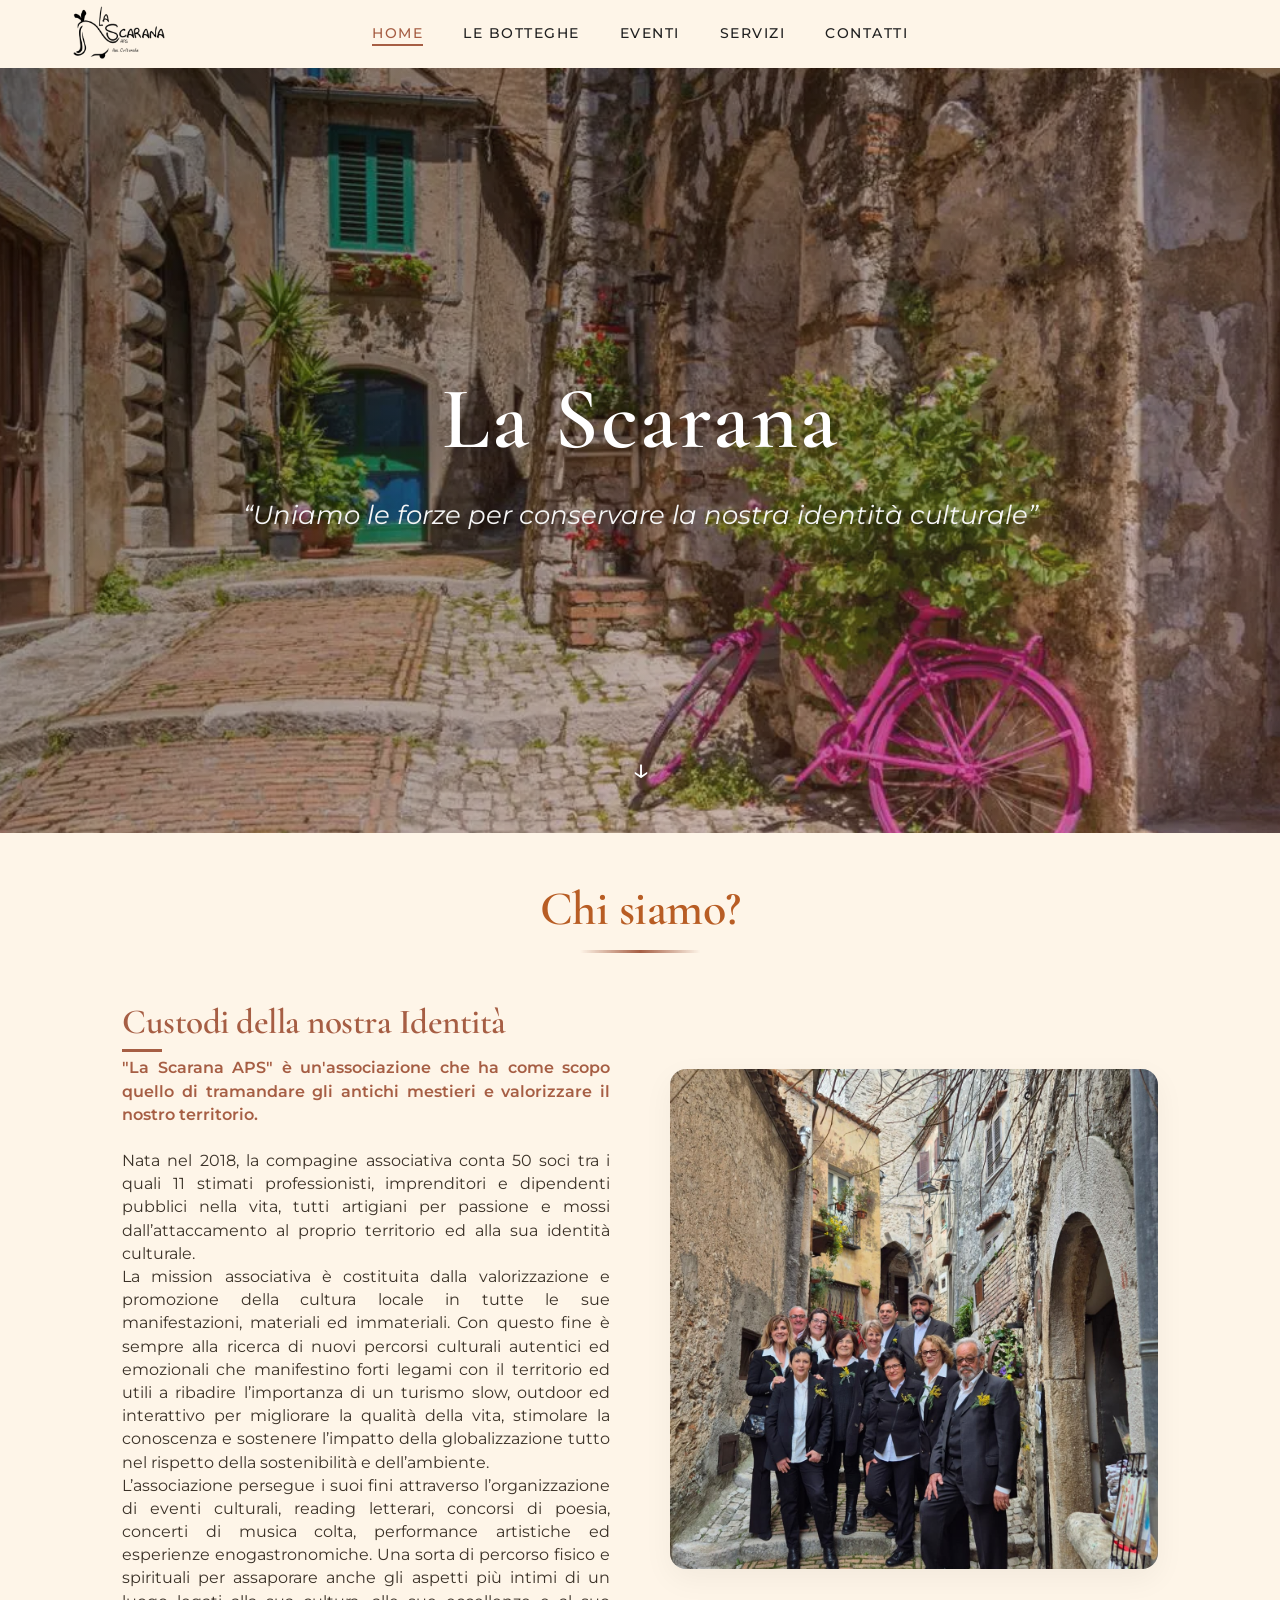
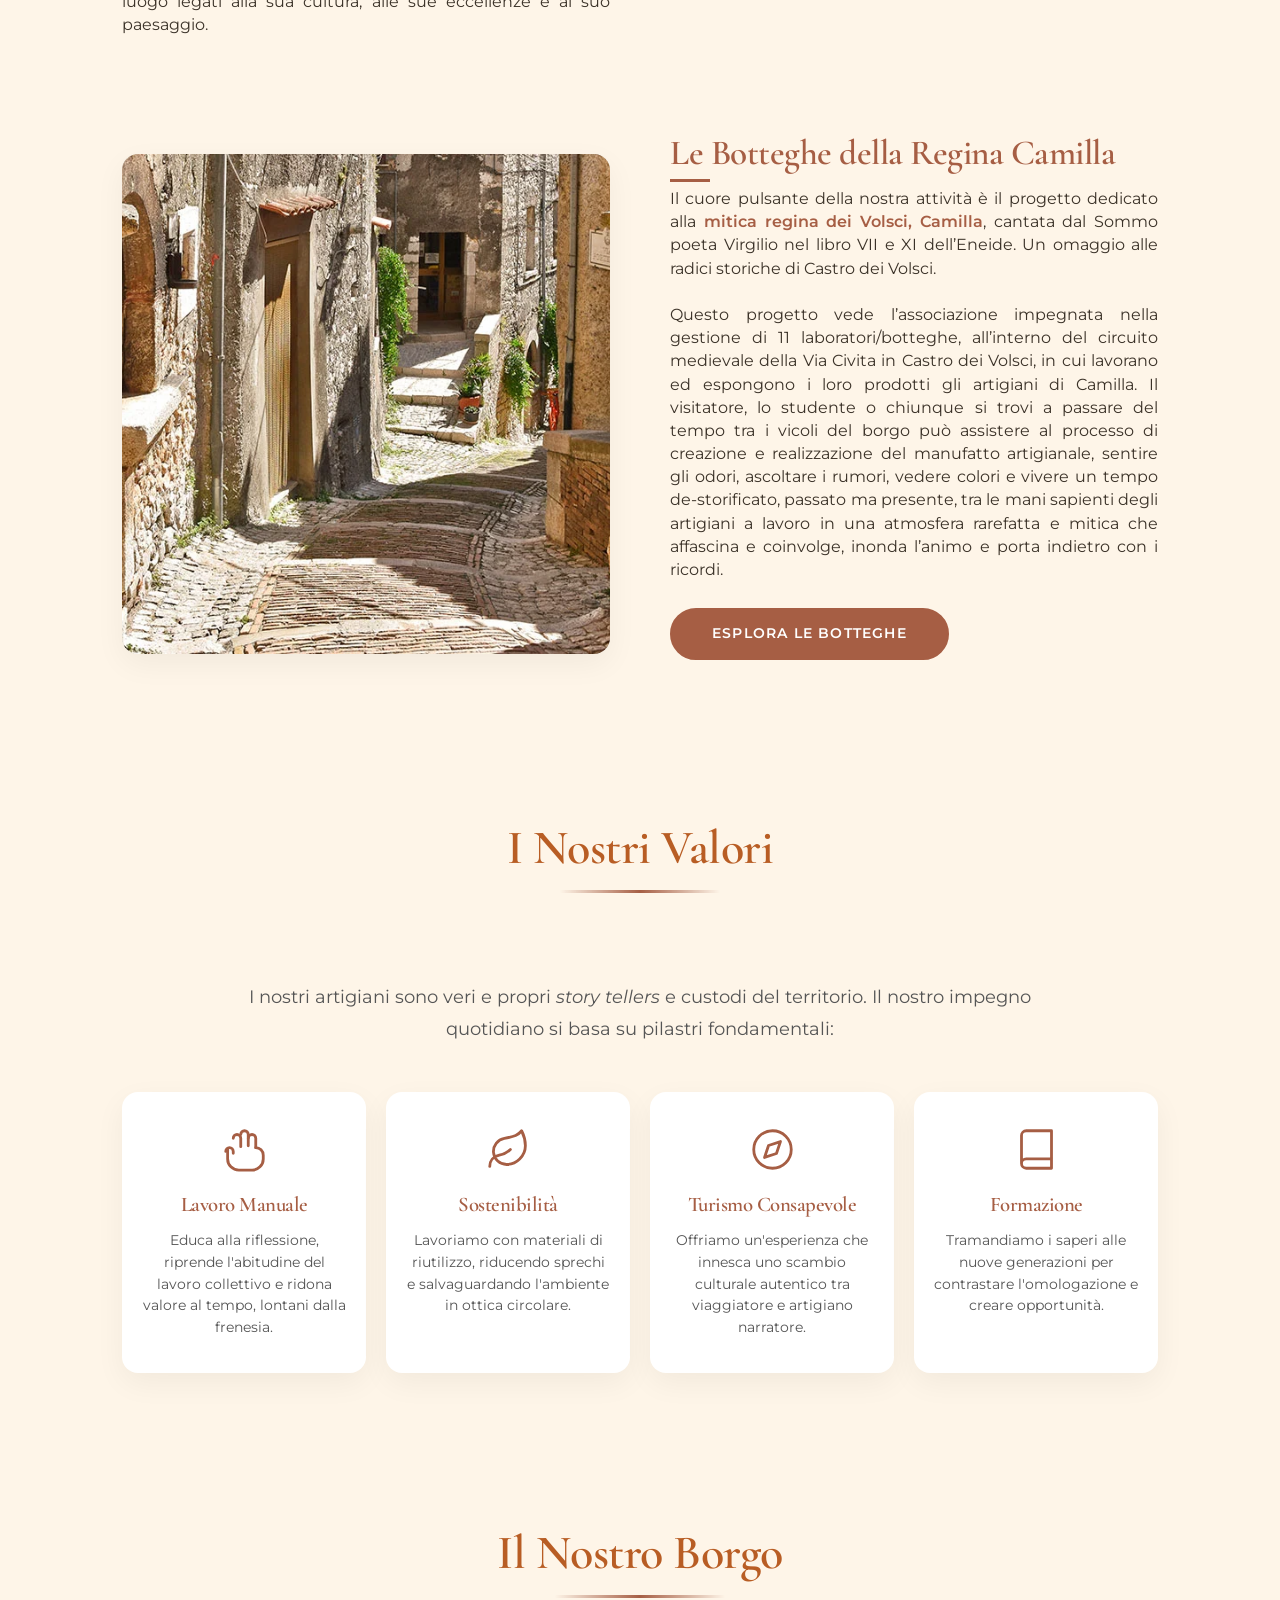
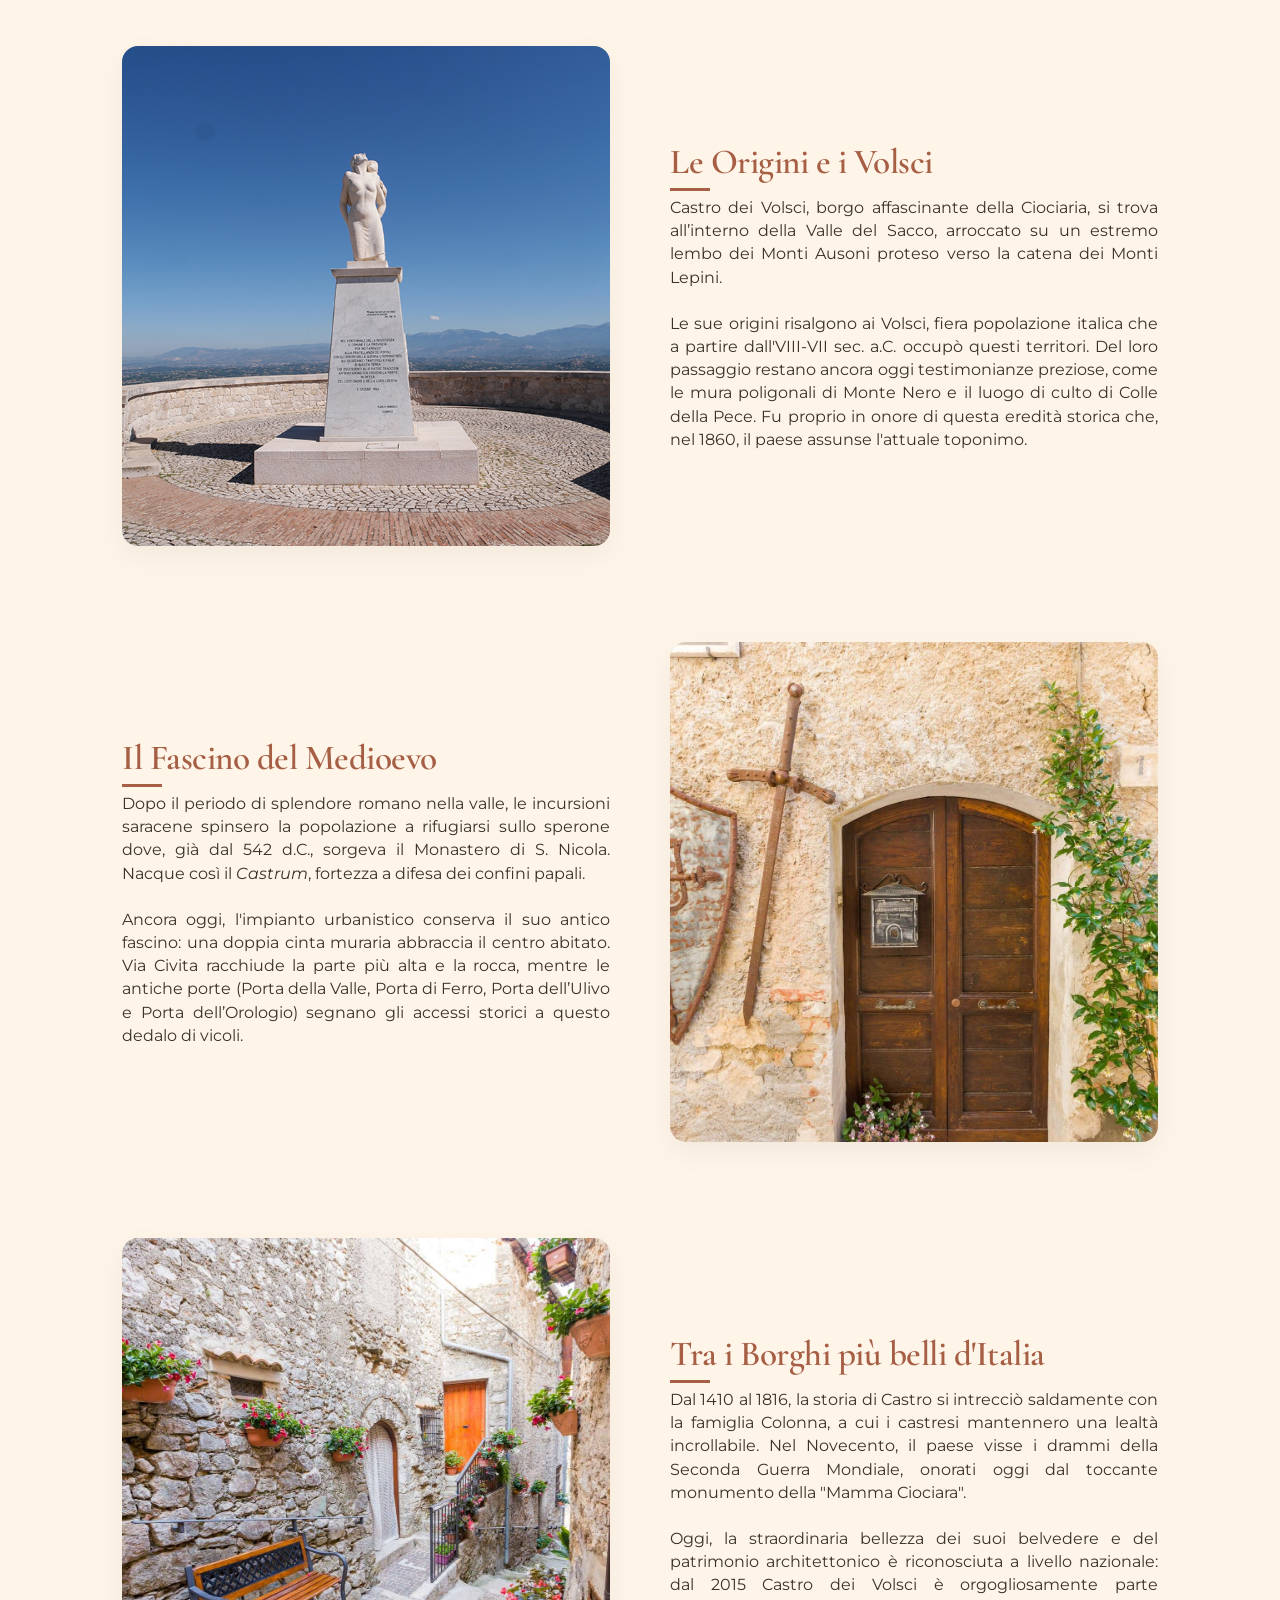
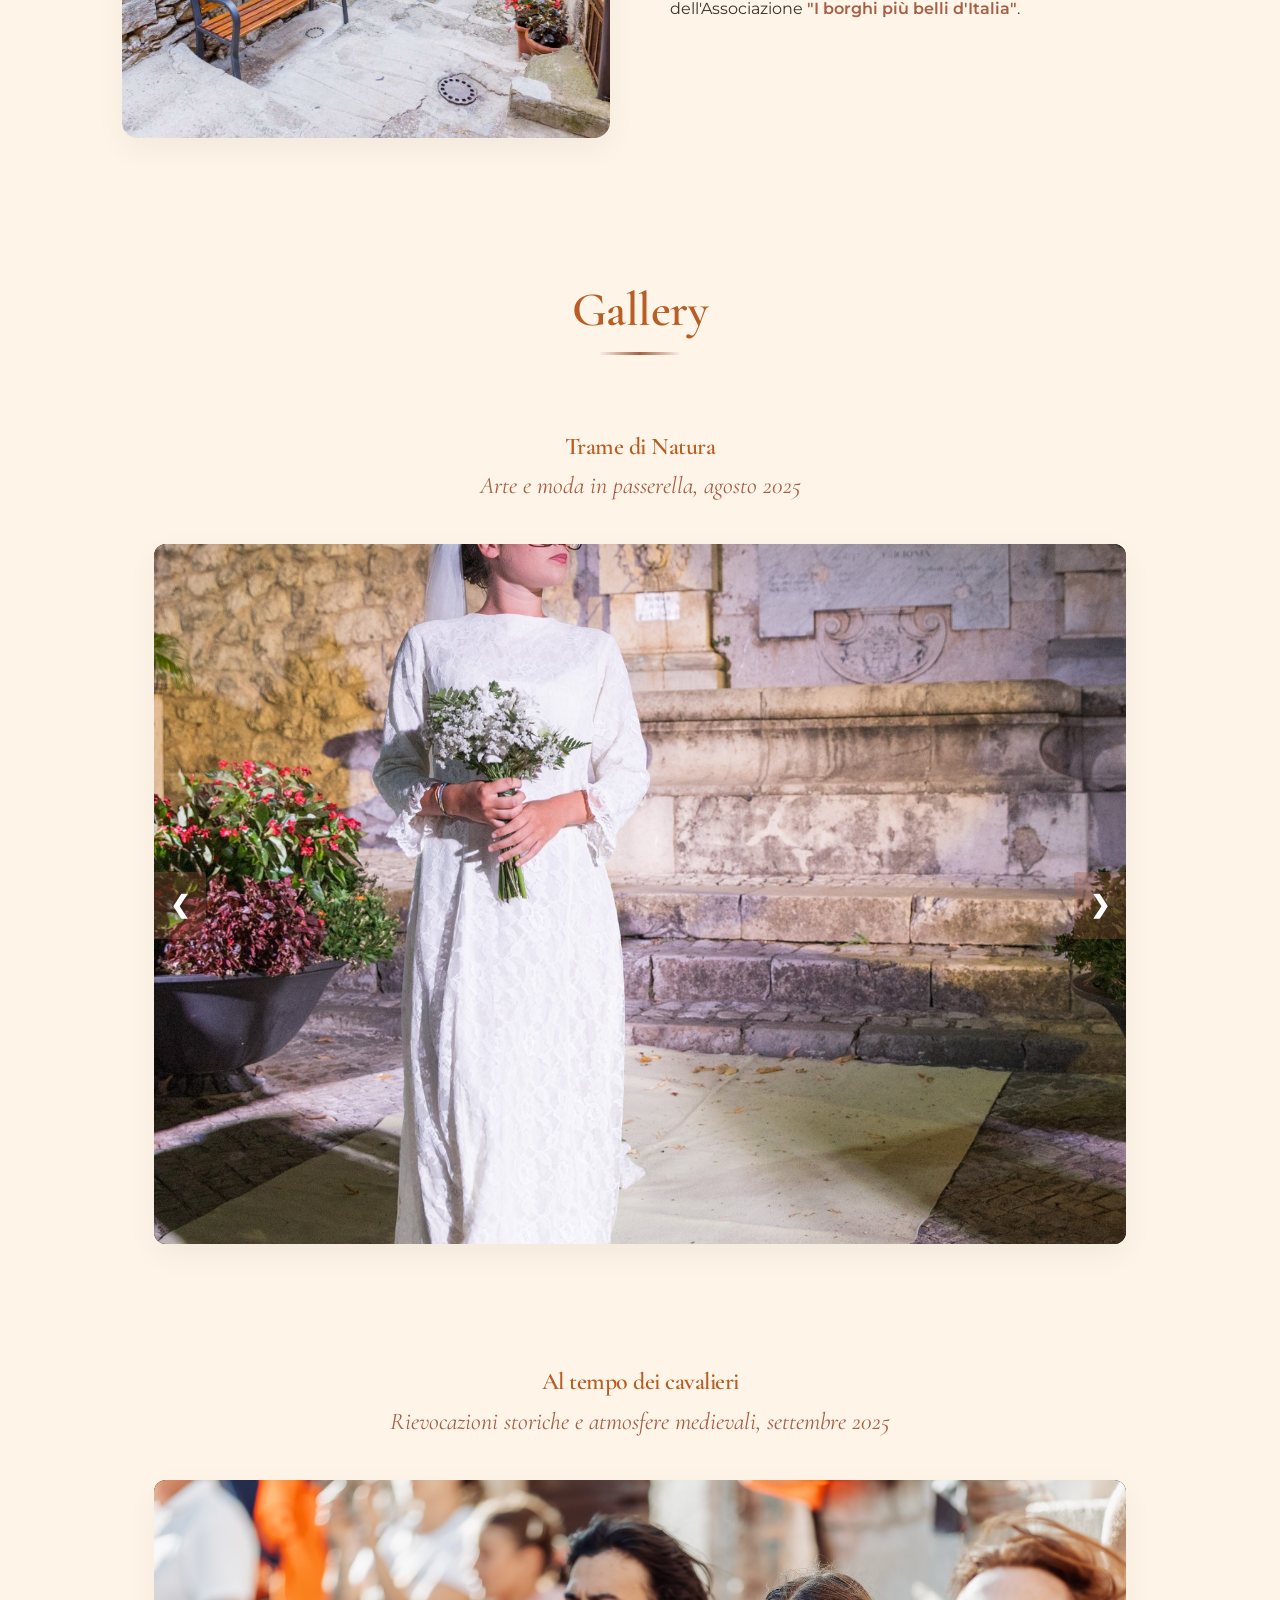
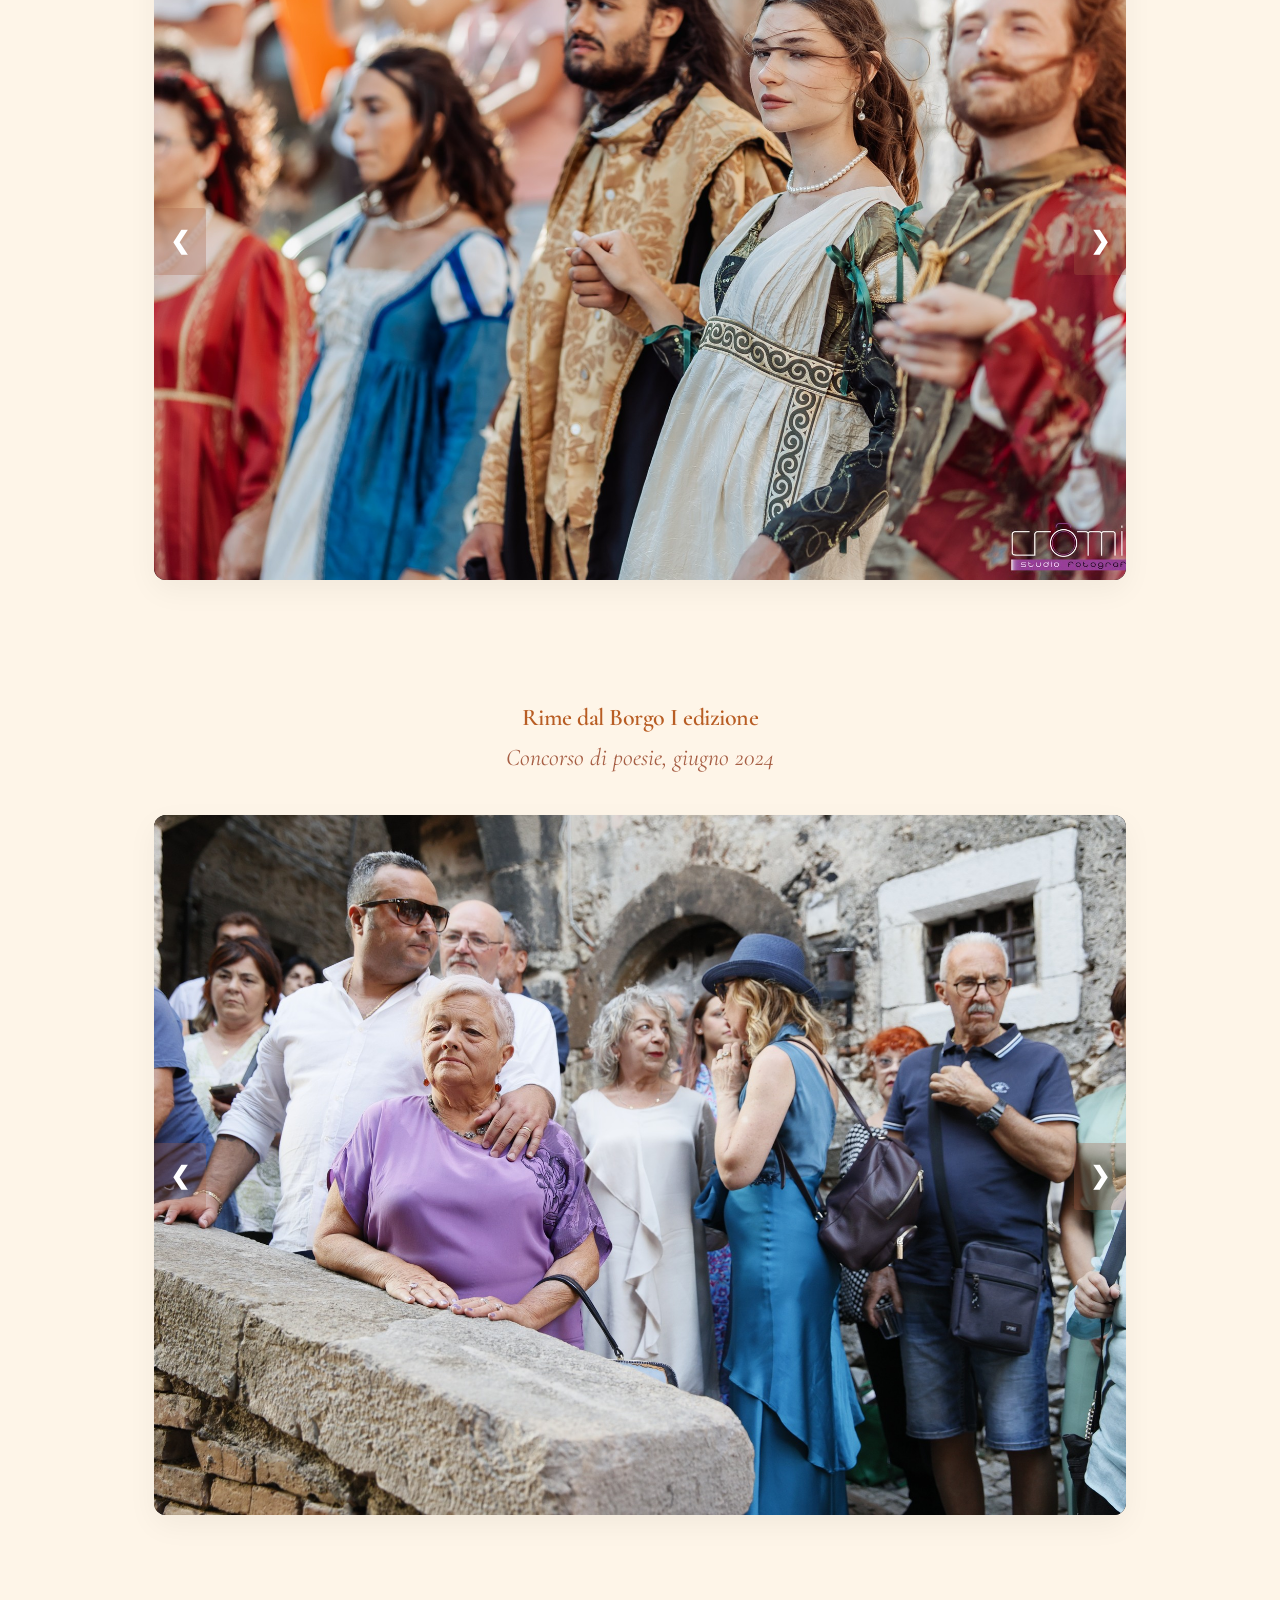
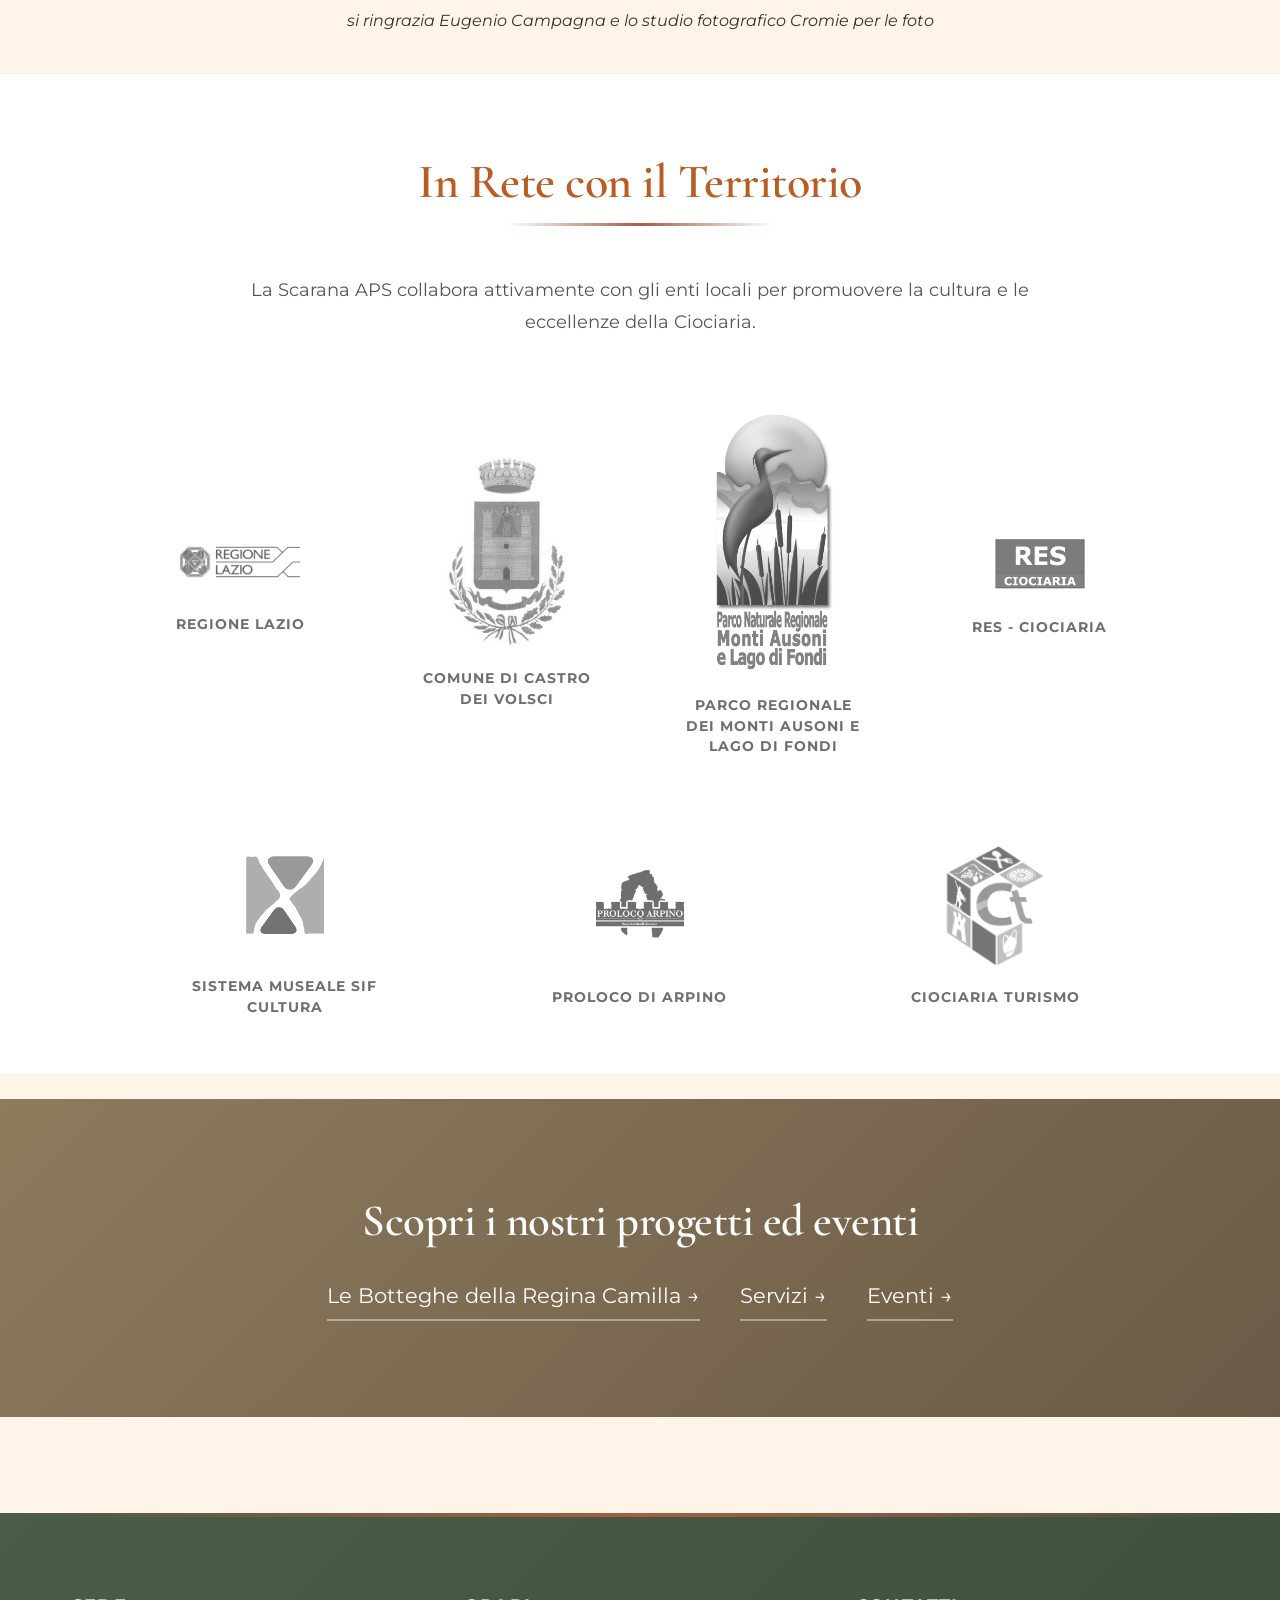
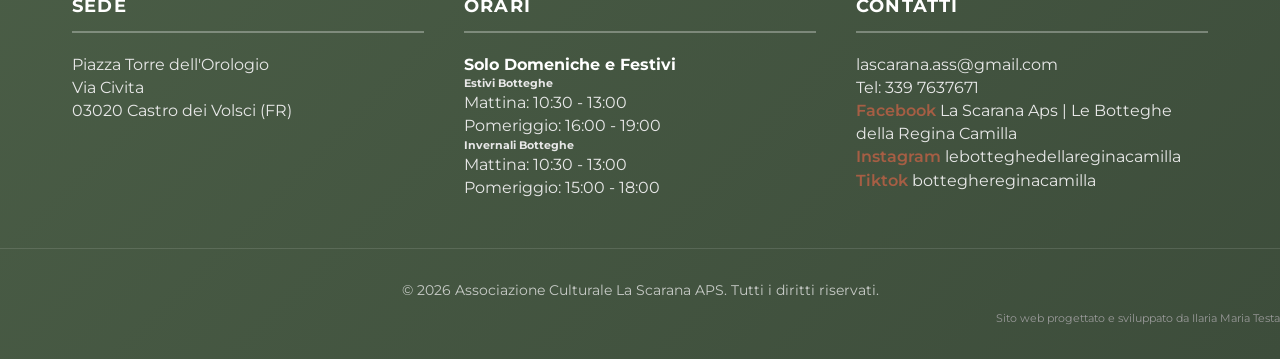
==== commit b286f8d4: "Add files via upload" ====
--- a/index.html
+++ b/index.html
@@ -153,40 +153,40 @@
         <div class="carousel-container" id="gallery-nature">
             
             <div class="carousel-slide fade">
-                <img src="asset/tramedinat (1).jpg" alt="Moda in passerella 1">
-
-        
-            </div>
-            
-            <div class="carousel-slide fade">
-                <img src="asset/tramedinat (2).jpg" alt="Moda in passerella 2">
+                <img src="asset/tramedinat-(1).jpg" alt="Moda in passerella 1">
+
+        
+            </div>
+            
+            <div class="carousel-slide fade">
+                <img src="asset/tramedinat-(2).jpg" alt="Moda in passerella 2">
                
             </div>
             
             <div class="carousel-slide fade">
-                <img src="asset/tramedinat (3).jpg" alt="Moda in passerella 3">
+                <img src="asset/tramedinat-(3).jpg" alt="Moda in passerella 3">
                  </div>
                    <div class="carousel-slide fade">
-                <img src="asset/tramedinat (4).jpg" alt="Moda in passerella 2">
+                <img src="asset/tramedinat-(4).jpg" alt="Moda in passerella 2">
             
             </div>
               <div class="carousel-slide fade">
-                <img src="asset/tramedinat (5).jpg" alt="Moda in passerella 3">
+                <img src="asset/tramedinat-(5).jpg" alt="Moda in passerella 3">
                  </div>
 
  <div class="carousel-slide fade">
-                <img src="asset/tramedinat .jpg" alt="Moda in passerella 3">
+                <img src="asset/tramedinat-.jpg" alt="Moda in passerella 3">
                  </div>
                    <div class="carousel-slide fade">
-                <img src="asset/tramedinat (7).jpg" alt="Moda in passerella 2">
-            
-            </div>
-            <div class="carousel-slide fade">
-                <img src="asset/tramedinat (8).jpg" alt="Moda in passerella 3">
+                <img src="asset/tramedinat-(7).jpg" alt="Moda in passerella 2">
+            
+            </div>
+            <div class="carousel-slide fade">
+                <img src="asset/tramedinat-(8).jpg" alt="Moda in passerella 3">
                  </div>
 
  <div class="carousel-slide fade">
-                <img src="asset/tramedinat (9).jpg" alt="Moda in passerella 3">
+                <img src="asset/tramedinat-(9).jpg" alt="Moda in passerella 3">
                  </div>
                   
 
@@ -211,46 +211,46 @@
             </div>
             
             <div class="carousel-slide fade">
-                 <img src="asset/cavalieri (1).jpg" alt="Scudo e spada">
-                 
-            </div>
-             <div class="carousel-slide fade">
-                 <img src="asset/cavalieri (2).jpg" alt="Scudo e spada">
-                 
-            </div>
-             <div class="carousel-slide fade">
-                 <img src="asset/cavalieri (3).jpg" alt="Scudo e spada">
+                 <img src="asset/cavalieri-(1).jpg" alt="Scudo e spada">
+                 
+            </div>
+             <div class="carousel-slide fade">
+                 <img src="asset/cavalieri-(2).jpg" alt="Scudo e spada">
+                 
+            </div>
+             <div class="carousel-slide fade">
+                 <img src="asset/cavalieri-(3).jpg" alt="Scudo e spada">
                  
             </div>
 
                <div class="carousel-slide fade">
-                 <img src="asset/cavalieri (4).jpg" alt="Scudo e spada">
-                 
-            </div>
-
-            <div class="carousel-slide fade">
-                 <img src="asset/cavalieri (5).jpg" alt="Scudo e spada">
-                 
-            </div>
-             <div class="carousel-slide fade">
-                 <img src="asset/cavalieri (6).jpg" alt="Scudo e spada">
+                 <img src="asset/cavalieri-(4).jpg" alt="Scudo e spada">
+                 
+            </div>
+
+            <div class="carousel-slide fade">
+                 <img src="asset/cavalieri-(5).jpg" alt="Scudo e spada">
+                 
+            </div>
+             <div class="carousel-slide fade">
+                 <img src="asset/cavalieri-(6).jpg" alt="Scudo e spada">
                  
             </div>
 
                <div class="carousel-slide fade">
-                 <img src="asset/cavalieri (7).jpg" alt="Scudo e spada">
-                 
-            </div>
-             <div class="carousel-slide fade">
-                 <img src="asset/cavalieri (8) .jpg" alt="Scudo e spada">
-                 
-            </div>
-             <div class="carousel-slide fade">
-                 <img src="asset/cavallieri (9) .jpg" alt="Scudo e spada">
+                 <img src="asset/cavalieri-(7).jpg" alt="Scudo e spada">
+                 
+            </div>
+             <div class="carousel-slide fade">
+                 <img src="asset/cavalieri-(8)-.jpg" alt="Scudo e spada">
+                 
+            </div>
+             <div class="carousel-slide fade">
+                 <img src="asset/cavallieri-(9)-.jpg" alt="Scudo e spada">
                  
             </div>
                <div class="carousel-slide fade">
-                 <img src="asset/cavalieri (10).jpg" alt="Scudo e spada">
+                 <img src="asset/cavalieri-(10).jpg" alt="Scudo e spada">
                  
             </div>
             
@@ -329,7 +329,7 @@
             </div>
 
             <div class="ente-card">
-                <img src="asset/asset/Castro_dei_Volsci-Stemma.png" alt="Logo Comune Castro dei Volsci">
+                <img src="asset/Castro_dei_Volsci-Stemma.png" alt="Logo Comune Castro dei Volsci">
                 <h5>Comune di Castro dei Volsci</h5>
             </div>
 
